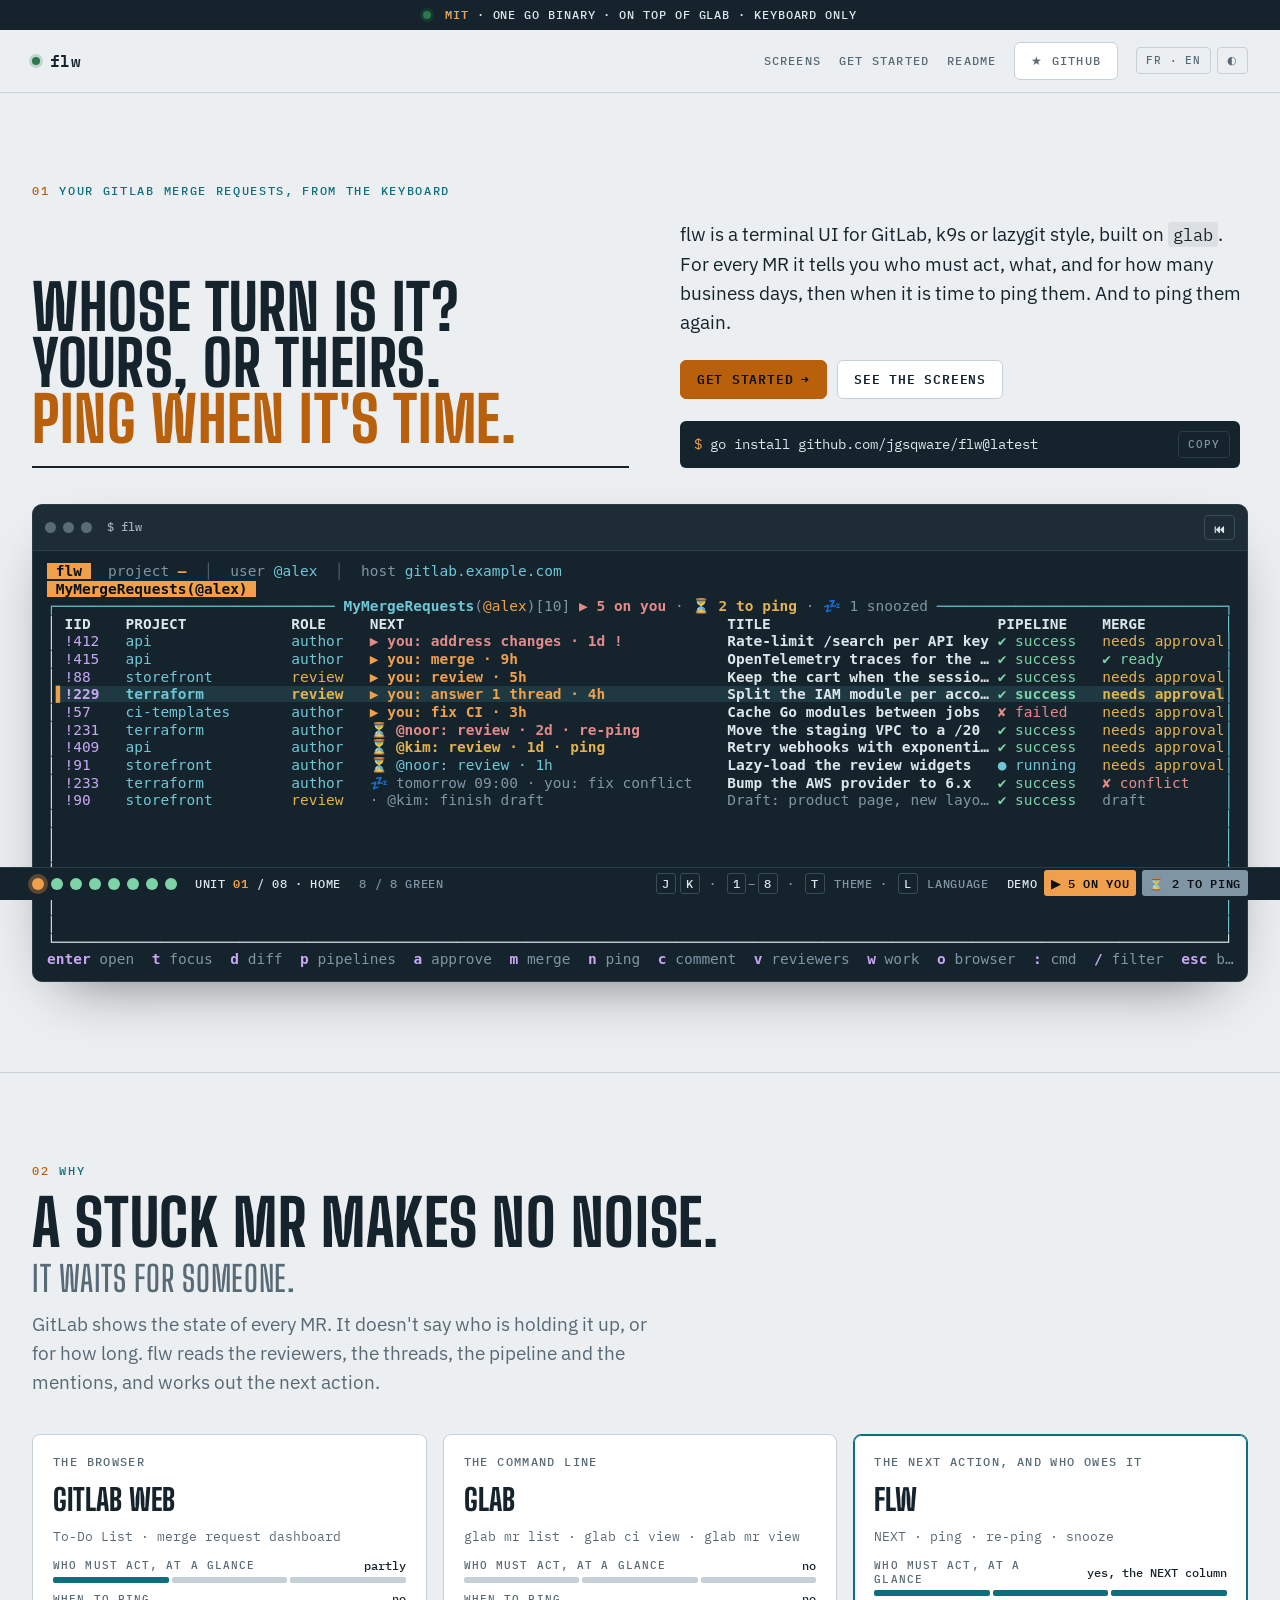
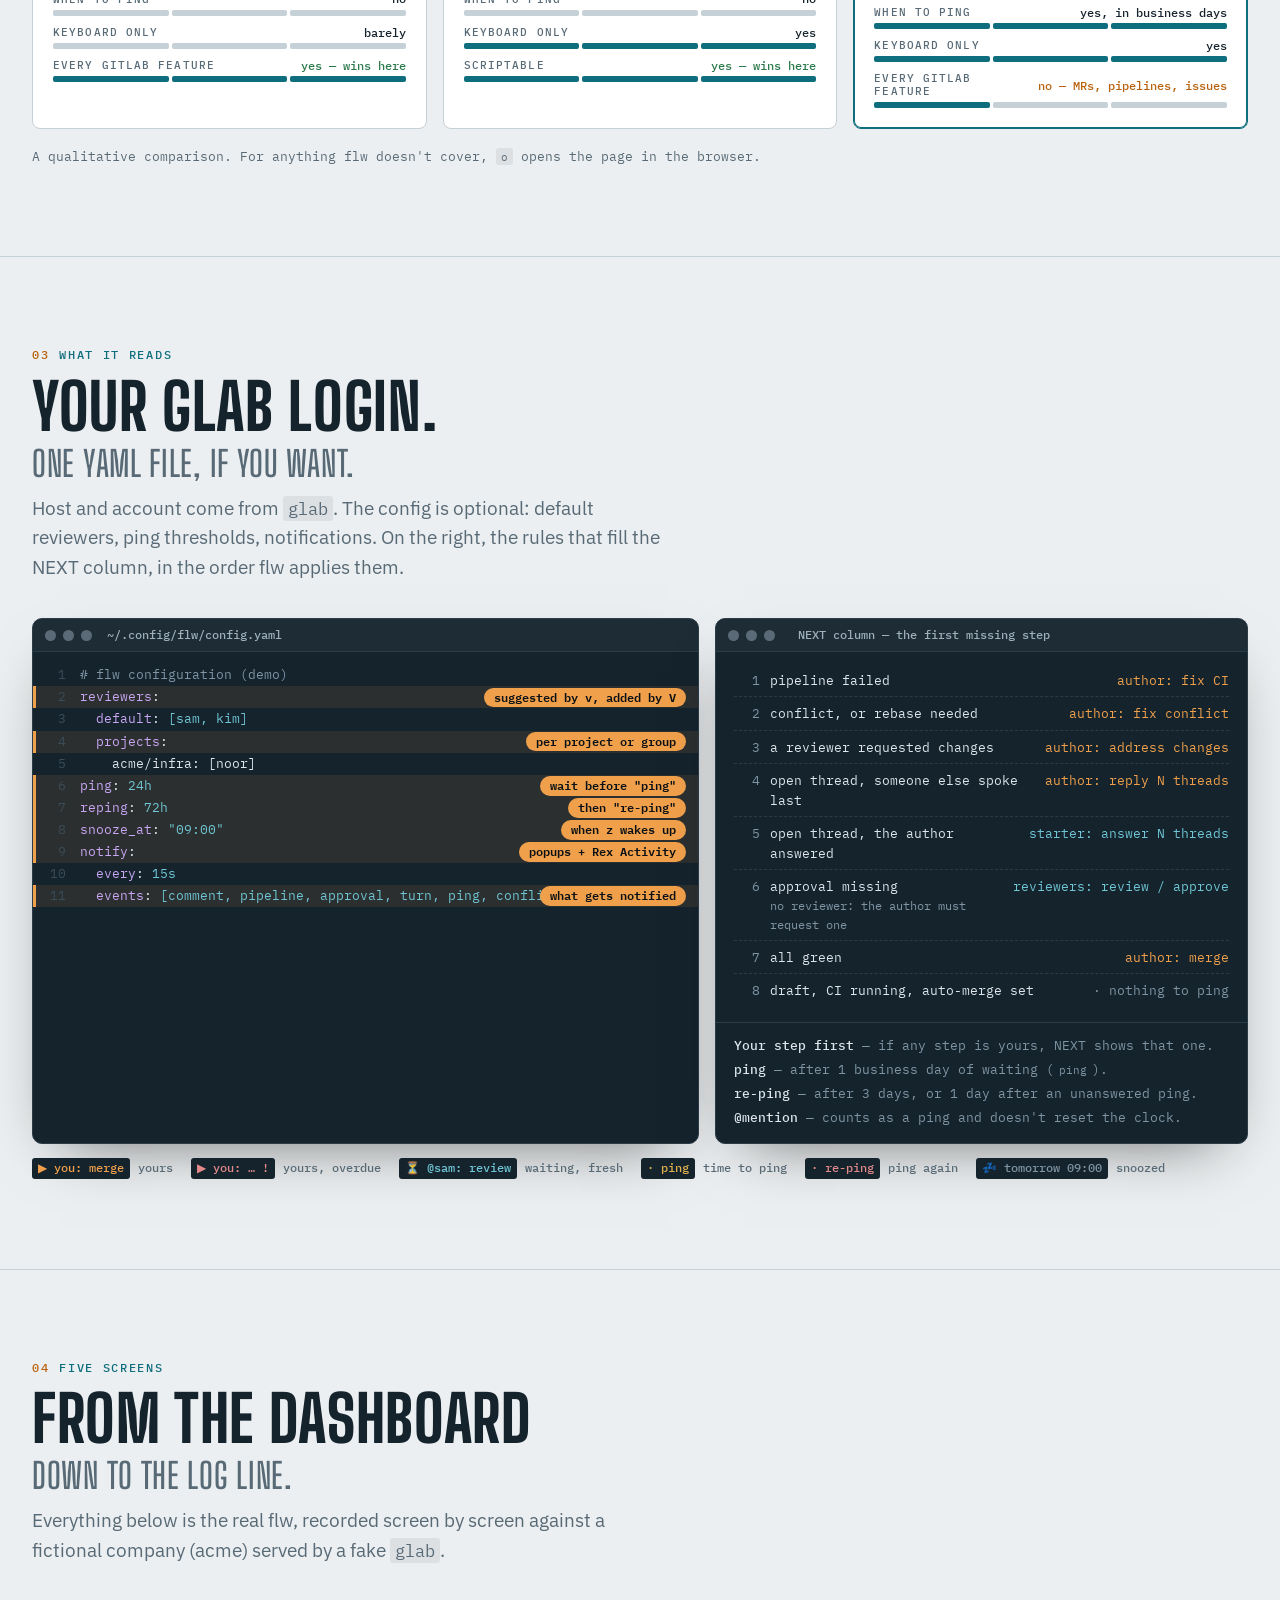
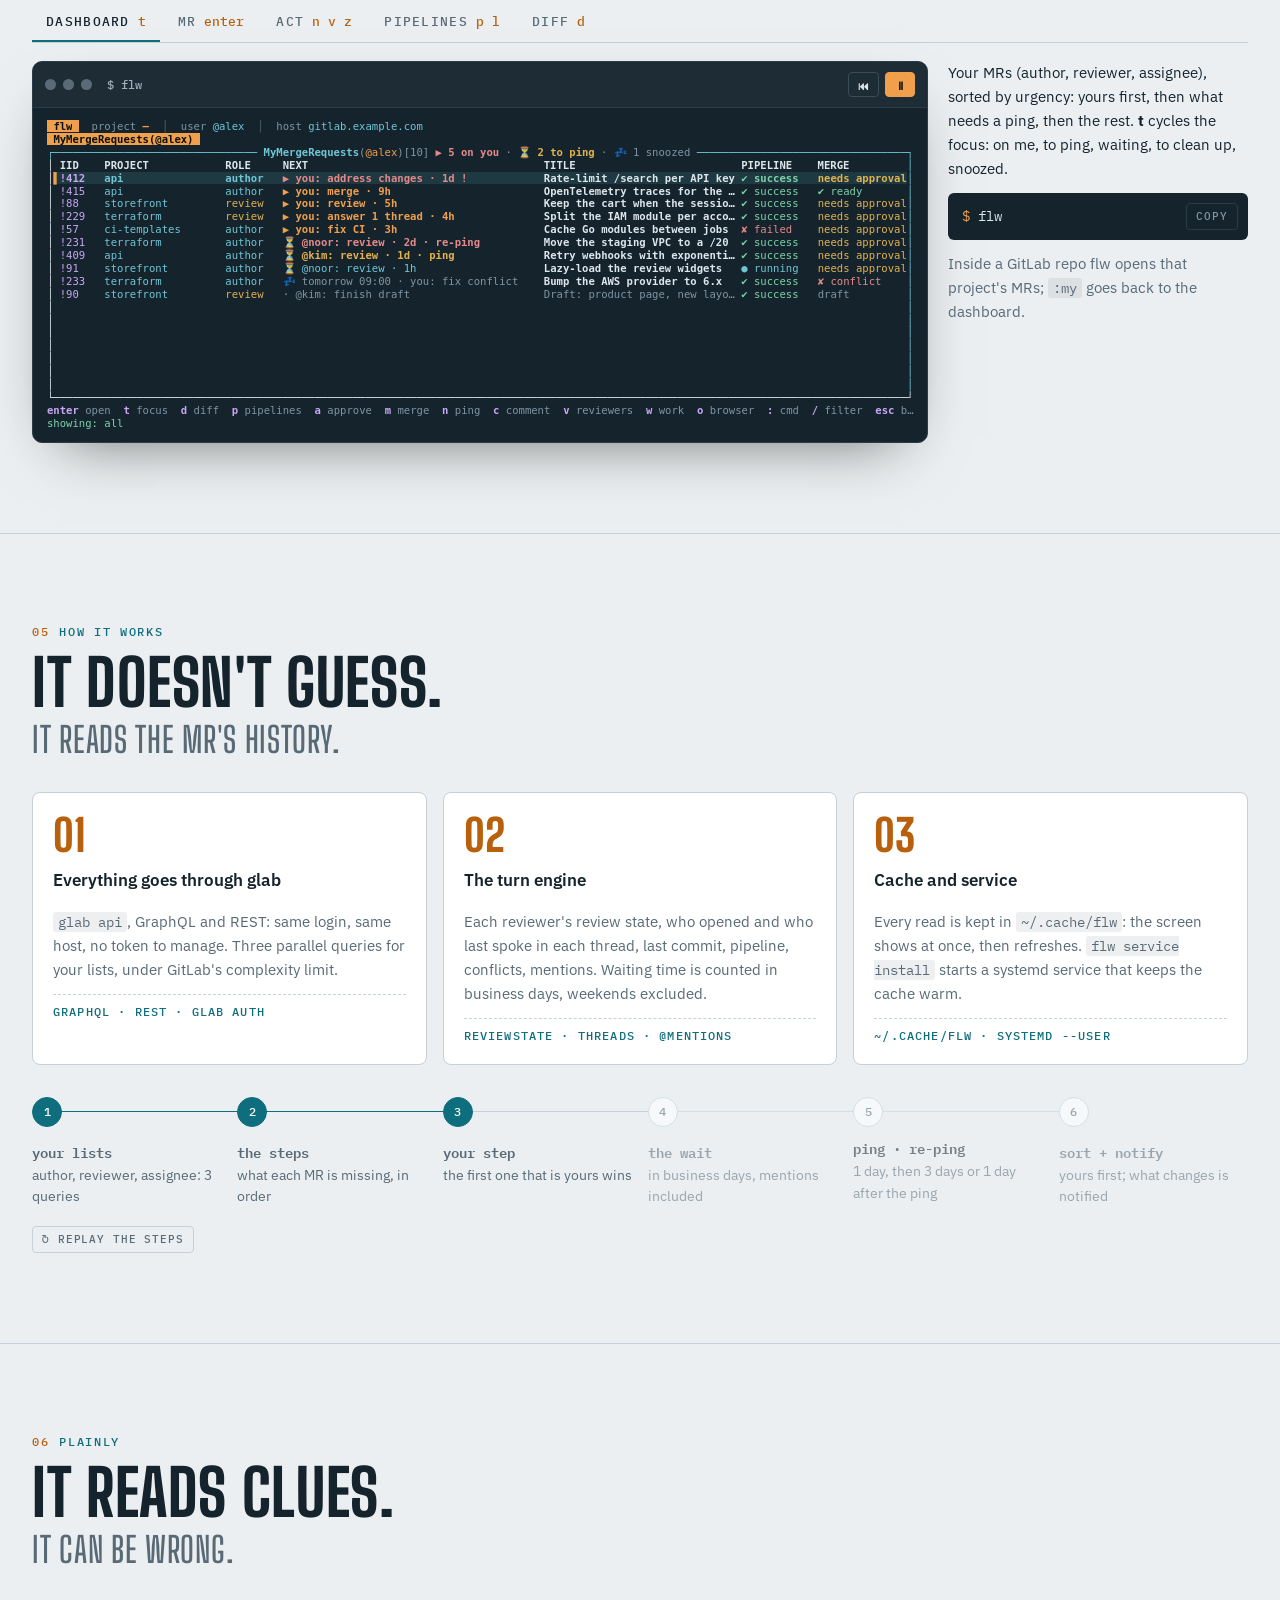
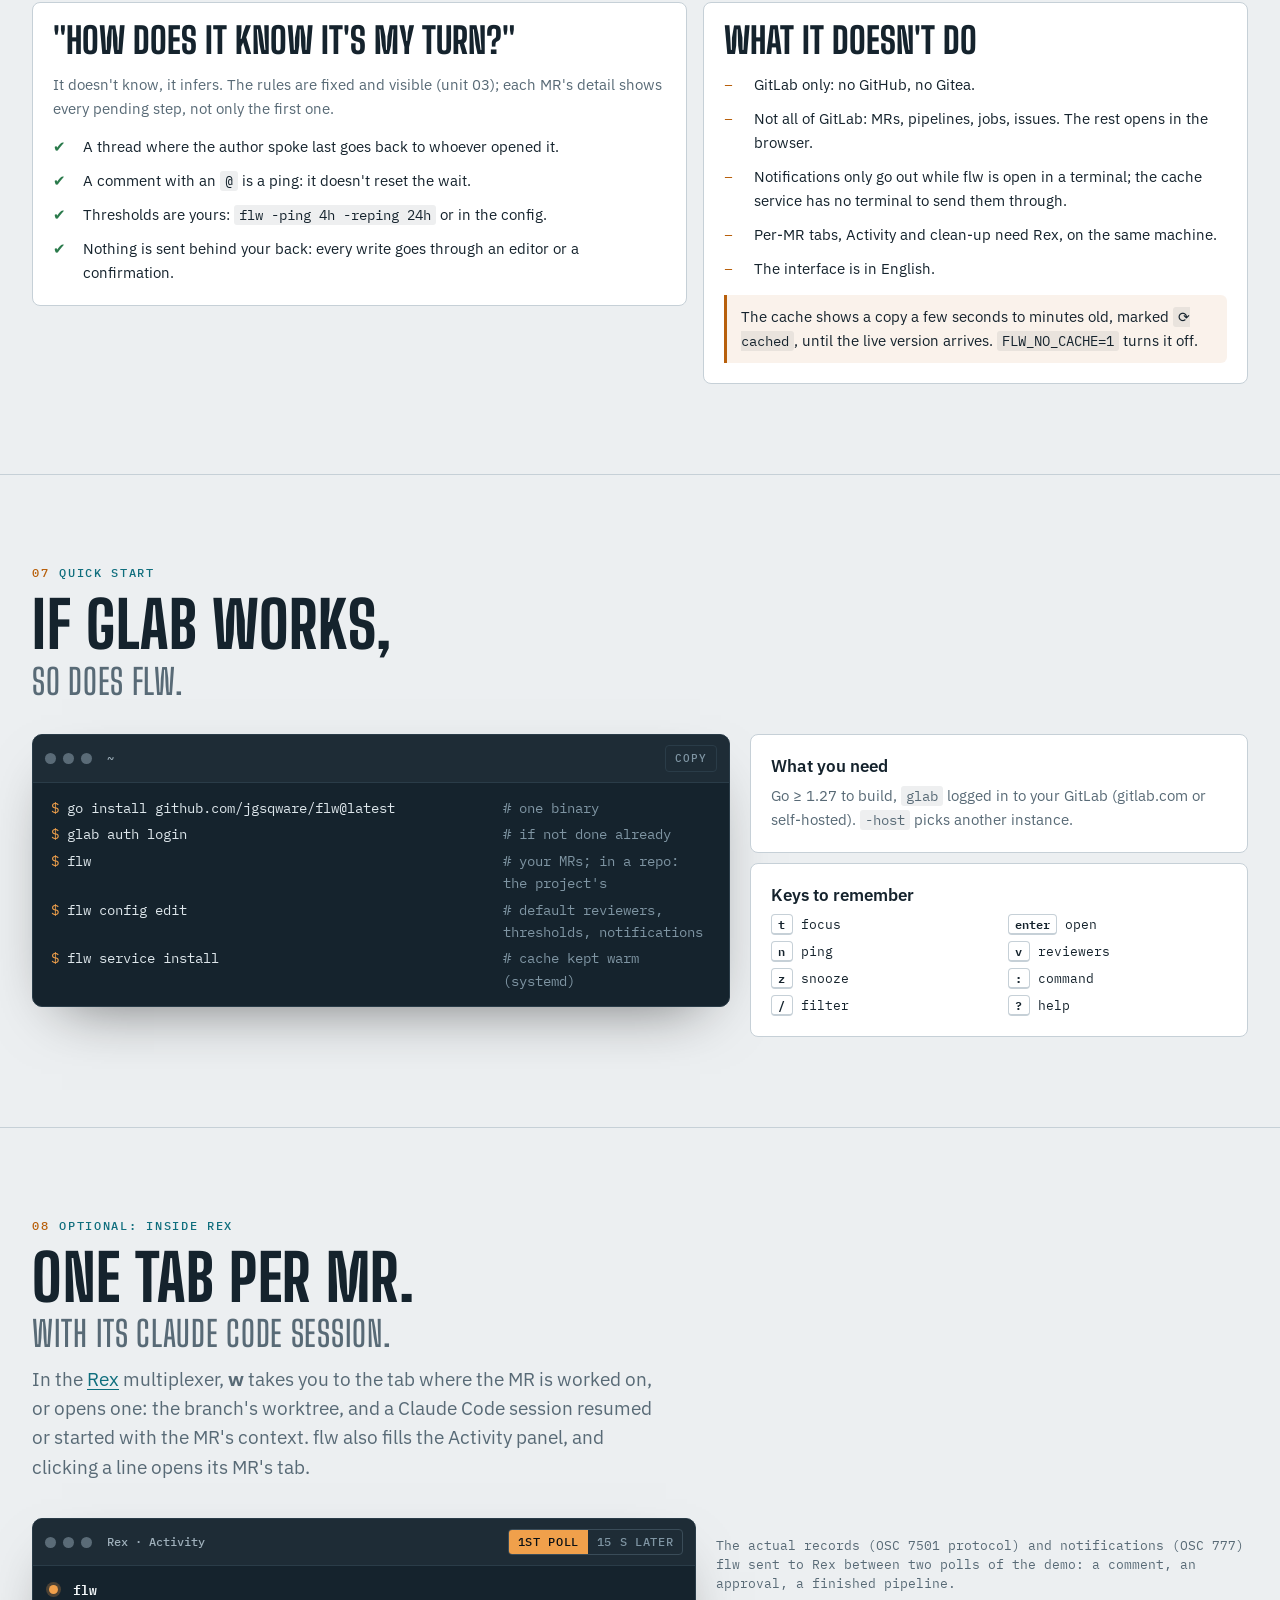
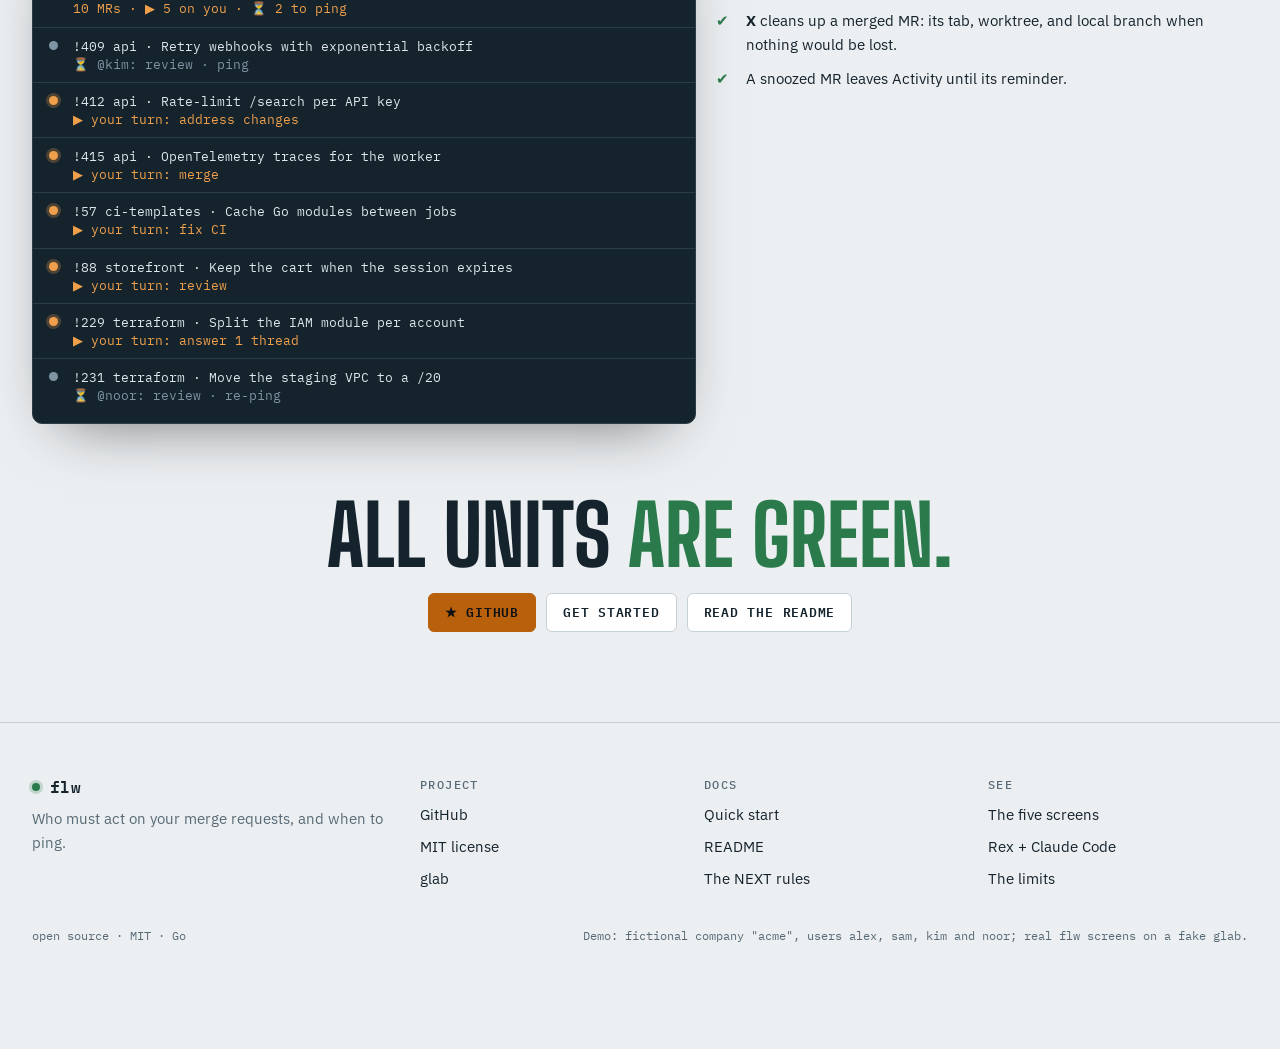
==== site/index.html @ f747ec4b "Add the project site and its generator site/ is a static page (no build step) in the rack-room desig" ====
<!doctype html>
<html lang="en" data-lang="en">
<head>
<meta charset="utf-8">
<meta name="viewport" content="width=device-width, initial-scale=1, viewport-fit=cover">
<title>flw — whose turn is it?</title>
<meta name="description" content="A keyboard-driven GitLab TUI on top of glab. For every merge request it tells you who must act, what, and for how long, and when it is time to ping them. MIT, one Go binary.">
<meta property="og:title" content="flw — whose turn is it on your merge requests?">
<meta property="og:description" content="A k9s-style terminal UI for GitLab merge requests: a NEXT column that says who must act, ping and re-ping hints in business time, pipelines and logs, Rex tabs with Claude Code sessions.">
<meta property="og:type" content="website">
<link rel="icon" href="data:image/svg+xml,%3Csvg xmlns='http://www.w3.org/2000/svg' viewBox='0 0 32 32'%3E%3Crect width='32' height='32' rx='7' fill='%2315232D'/%3E%3Cpath d='M10 9l9 7-9 7z' fill='%23F0A04B'/%3E%3C/svg%3E">
<link rel="preconnect" href="https://fonts.googleapis.com">
<link rel="preconnect" href="https://fonts.gstatic.com" crossorigin>
<link rel="stylesheet" href="https://fonts.googleapis.com/css2?family=Big+Shoulders+Display:wght@600;800&family=IBM+Plex+Mono:wght@400;500;600&family=IBM+Plex+Sans:wght@400;500;600&display=swap">
<script>
  // language and theme before the first paint
  (function () {
    var d = document.documentElement, lang = null, theme = null;
    try { lang = localStorage.getItem('flw.lang'); theme = localStorage.getItem('flw.theme'); } catch (e) {}
    if (!lang) lang = /^fr\b/i.test(navigator.language || '') ? 'fr' : 'en';
    d.dataset.lang = lang; d.lang = lang;
    if (theme) d.dataset.theme = theme;
  })();
</script>
<style>
/* Rack room : une baie de serveurs. Ardoise, sarcelle = technique, ambre = mise en avant. */
:root {
  --font-display: "Big Shoulders Display", "Oswald", "Arial Narrow", sans-serif;
  --font-body: "IBM Plex Sans", system-ui, -apple-system, "Segoe UI", sans-serif;
  --font-mono: "IBM Plex Mono", ui-monospace, "SFMono-Regular", Menlo, Consolas, monospace;
  /* les rendus terminal ont besoin d'une police qui a tous les traits de cadre */
  --font-term: ui-monospace, "SFMono-Regular", "SF Mono", Menlo, Consolas, "Cascadia Mono", "DejaVu Sans Mono", "Liberation Mono", "Adwaita Mono", monospace;
  --bg: #ECEFF1; --surface: #FFFFFF; --ink: #15232D; --muted: #586A76; --line: #C6D0D7;
  --teal: #0F6E7D; --amber: #B8600C; --ok: #2A7A4B; --warn: #9A6200; --bad: #B23A3A;
  --code-bg: #15232D; --code-fg: #DDE6EB; --code-dim: #7F95A3; --code-line: #2A3C48; --code-top: #1E2C36;
  /* couleurs du terminal (toujours sur fond sombre) */
  --t-teal: #6FC7D6; --t-amber: #F0A04B; --t-ok: #7DD3A8; --t-fail: #E58A8A; --t-violet: #C9A7F5; --t-warn: #E2B24E; --t-dim: #7F95A3; --t-black: #0A1015; --t-white: #F2F6F8;
  --radius: 8px;
  color-scheme: light;
}
@media (prefers-color-scheme: dark) {
  :root:not([data-theme="light"]) {
    --bg: #0E161C; --surface: #15212A; --ink: #E3EAEE; --muted: #8DA0AC; --line: #283944;
    --teal: #4DB4C4; --amber: #F0A04B; --ok: #5DC28C; --warn: #E2B24E; --bad: #E58A8A;
    --code-bg: #0A1015; --code-fg: #DDE6EB; --code-line: #1E2C36; --code-top: #15212A;
    color-scheme: dark;
  }
}
:root[data-theme="dark"] {
  --bg: #0E161C; --surface: #15212A; --ink: #E3EAEE; --muted: #8DA0AC; --line: #283944;
  --teal: #4DB4C4; --amber: #F0A04B; --ok: #5DC28C; --warn: #E2B24E; --bad: #E58A8A;
  --code-bg: #0A1015; --code-fg: #DDE6EB; --code-line: #1E2C36; --code-top: #15212A;
  color-scheme: dark;
}
:root[data-lang="fr"] [data-l="en"], :root[data-lang="en"] [data-l="fr"] { display: none !important; }

* { box-sizing: border-box; }
html { scroll-behavior: smooth; scroll-padding-top: 72px; }
body { margin: 0; background: var(--bg); color: var(--ink); font: 400 15px/1.6 var(--font-body); -webkit-font-smoothing: antialiased; padding-bottom: 64px; overflow-x: hidden; }
.wrap { max-width: 1320px; margin: 0 auto; padding: 0 32px; }
@media (max-width: 640px) { .wrap { padding: 0 16px; } body { font-size: 14.5px; } }
a { color: var(--teal); text-underline-offset: 3px; }
h1, h2 { font-family: var(--font-display); text-transform: uppercase; line-height: .95; margin: 0; letter-spacing: .01em; text-wrap: balance; }
h2 { font-weight: 800; font-size: clamp(34px, 5vw, 64px); }
h2 .dim { display: block; color: var(--muted); font-weight: 600; font-size: .55em; margin-top: .25em; letter-spacing: .02em; }
h3 { font: 600 17px/1.3 var(--font-body); margin: 0 0 .4em; }
p { margin: 0; }
code { font-family: var(--font-mono); font-size: .9em; background: color-mix(in srgb, var(--ink) 7%, transparent); padding: 1px 5px; border-radius: 3px; }
.eyebrow { font: 500 12px/1.3 var(--font-mono); text-transform: uppercase; letter-spacing: .14em; color: var(--teal); display: flex; gap: 10px; align-items: baseline; flex-wrap: wrap; }
.eyebrow .num { color: var(--amber); }
.muted { color: var(--muted); }
.lead { font-size: clamp(16px, 1.5vw, 19px); line-height: 1.55; max-width: 58ch; }
.card { background: var(--surface); border: 1px solid var(--line); border-radius: var(--radius); padding: 20px; min-width: 0; }

/* Boutons */
.btn { display: inline-flex; align-items: center; gap: 8px; font: 600 13px/1 var(--font-mono); letter-spacing: .06em; text-transform: uppercase; text-decoration: none; padding: 12px 16px; border-radius: 6px; border: 1px solid var(--line); background: var(--surface); color: var(--ink); cursor: pointer; white-space: nowrap; }
.btn:hover { border-color: var(--muted); }
.btn.primary { background: var(--amber); border-color: var(--amber); color: var(--t-black); }
.btn.primary:hover { filter: brightness(1.06); }
.btns { display: flex; flex-wrap: wrap; gap: 10px; }
.iconbtn { font: 500 11px/1 var(--font-mono); letter-spacing: .08em; text-transform: uppercase; color: var(--muted); background: none; border: 1px solid var(--line); border-radius: 4px; padding: 7px 9px; cursor: pointer; }
.iconbtn:hover, .iconbtn[aria-pressed="true"] { color: var(--ink); border-color: var(--muted); }

/* Bandeau et navigation */
.strip { background: var(--code-bg); color: var(--code-fg); font: 500 11.5px/1 var(--font-mono); letter-spacing: .08em; text-transform: uppercase; }
.strip .wrap { display: flex; gap: 14px; align-items: center; justify-content: center; padding-block: 9px; flex-wrap: wrap; text-align: center; }
.strip b { color: var(--t-amber); font-weight: 600; }
.led { display: inline-block; width: 8px; height: 8px; border-radius: 50%; background: var(--ok); box-shadow: 0 0 0 3px color-mix(in srgb, var(--ok) 22%, transparent); flex: none; }
nav.top { position: sticky; top: 0; z-index: 20; background: color-mix(in srgb, var(--bg) 92%, transparent); backdrop-filter: blur(8px); border-bottom: 1px solid var(--line); }
nav.top .wrap { display: flex; align-items: center; gap: 18px; padding-block: 12px; }
.brand { display: flex; align-items: center; gap: 10px; font: 600 16px/1 var(--font-mono); color: var(--ink); text-decoration: none; letter-spacing: .02em; }
nav.top .links { display: flex; gap: 18px; margin-left: auto; align-items: center; }
nav.top .links a { font: 500 12px/1 var(--font-mono); text-transform: uppercase; letter-spacing: .1em; color: var(--muted); text-decoration: none; }
nav.top .links a:hover { color: var(--ink); }
nav.top .tools { display: flex; gap: 6px; }
@media (max-width: 760px) { nav.top .links a.opt { display: none; } }

/* Unités (sections) */
section.unit { padding-block: clamp(64px, 10vh, 120px); border-bottom: 1px solid var(--line); scroll-margin-top: 64px; }
.unit-head { display: grid; gap: 14px; margin-bottom: clamp(28px, 4vh, 44px); max-width: 900px; }

/* Héros */
.hero { padding-block: clamp(48px, 9vh, 104px) clamp(56px, 9vh, 96px); }
.hero .grid { display: grid; grid-template-columns: minmax(0, .95fr) minmax(0, 1.15fr); gap: clamp(28px, 4vw, 64px); align-items: center; }
@media (max-width: 1020px) { .hero .grid { grid-template-columns: minmax(0, 1fr); } }
.hero h1 { font-weight: 800; font-size: clamp(44px, 4.9vw, 80px); line-height: .9; padding-bottom: 18px; border-bottom: 2px solid var(--ink); }
.hero h1 span.l { display: block; }
.hero h1 .acc { color: var(--amber); }
.hero .copy { display: grid; gap: 22px; min-width: 0; }
.cmdline { display: flex; align-items: center; gap: 10px; background: var(--code-bg); color: var(--code-fg); border-radius: 6px; padding: 10px 10px 10px 14px; font: 400 13.5px/1.4 var(--font-mono); min-width: 0; max-width: 560px; }
.cmdline code { background: none; padding: 0; font-size: inherit; color: inherit; overflow-x: auto; white-space: nowrap; flex: 1; min-width: 0; }
.cmdline .p { color: var(--t-amber); }
.copybtn { font: 500 11px/1 var(--font-mono); text-transform: uppercase; letter-spacing: .08em; color: var(--t-dim); background: transparent; border: 1px solid var(--code-line); border-radius: 4px; padding: 7px 9px; cursor: pointer; flex: none; }
.copybtn:hover { color: var(--code-fg); border-color: var(--t-dim); }
.copybtn.done { color: var(--t-ok); border-color: var(--t-ok); }

/* Fenêtre de terminal + rendu ANSI */
.term { background: var(--code-bg); color: var(--code-fg); border-radius: 10px; overflow: hidden; border: 1px solid var(--code-line); box-shadow: 0 24px 60px -30px rgba(0,0,0,.6); min-width: 0; }
.term-top { display: flex; gap: 7px; align-items: center; padding: 10px 12px; background: var(--code-top); border-bottom: 1px solid var(--code-line); }
.term-top i { width: 11px; height: 11px; border-radius: 50%; background: #5A6B77; flex: none; }
.term-top span { margin-left: 8px; font: 500 12px/1 var(--font-mono); color: #9FB0BB; flex: 1; min-width: 0; overflow: hidden; text-overflow: ellipsis; white-space: nowrap; }
.term-top .ctl { margin-left: auto; display: flex; gap: 6px; flex: none; }
.screen { padding: 12px 14px; overflow-x: auto; overflow-y: hidden; }
pre.ansi { margin: 0; font-family: var(--font-term); line-height: 1.22; white-space: pre; color: var(--code-fg); font-size: 11px; }
pre.ansi .t { color: var(--t-teal); } pre.ansi .a { color: var(--t-amber); } pre.ansi .g { color: var(--t-ok); } pre.ansi .r { color: var(--t-fail); }
pre.ansi .v { color: var(--t-violet); } pre.ansi .d { color: var(--t-dim); } pre.ansi .y { color: var(--t-warn); } pre.ansi .k { color: var(--t-black); } pre.ansi .w { color: var(--t-white); }
pre.ansi .Bt { background: var(--t-teal); } pre.ansi .Ba { background: var(--t-amber); } pre.ansi .Bg { background: var(--t-ok); } pre.ansi .Br { background: var(--t-fail); } pre.ansi .Bv { background: var(--t-violet); } pre.ansi .Bd { background: var(--t-dim); }
pre.ansi .b { font-weight: 700; } pre.ansi .i { font-style: italic; }
.tbtn { font: 600 11px/1 var(--font-mono); color: var(--code-fg); background: transparent; border: 1px solid #3A4C58; border-radius: 4px; padding: 6px 9px; cursor: pointer; min-width: 30px; }
.tbtn:hover { border-color: var(--t-dim); }
.tbtn.main { background: var(--t-amber); border-color: var(--t-amber); color: var(--t-black); }

/* 02 — comparaison */
.compare { display: grid; grid-template-columns: repeat(3, minmax(0, 1fr)); gap: 16px; }
@media (max-width: 900px) { .compare { grid-template-columns: minmax(0, 1fr); } }
.compare .card { display: grid; gap: 14px; align-content: start; }
.compare .card.us { border-color: var(--teal); box-shadow: 0 0 0 1px var(--teal) inset; }
.compare .kind { font: 500 11.5px/1.3 var(--font-mono); text-transform: uppercase; letter-spacing: .12em; color: var(--muted); }
.compare h3 { font: 800 30px/1 var(--font-display); text-transform: uppercase; margin: 0; }
.compare .ex { font: 400 12.5px/1.4 var(--font-mono); color: var(--muted); }
.meters { display: grid; gap: 10px; margin: 0; }
.meter { display: grid; grid-template-columns: minmax(0, 1fr) auto; gap: 4px 12px; align-items: center; }
.meter dt { font: 500 11px/1.2 var(--font-mono); text-transform: uppercase; letter-spacing: .1em; color: var(--muted); }
.meter dd { margin: 0; font: 500 11.5px/1 var(--font-mono); text-align: right; }
.meter .bar { grid-column: 1 / -1; display: grid; grid-template-columns: repeat(3, 1fr); gap: 3px; }
.meter .bar i { height: 6px; border-radius: 2px; background: var(--line); }
.meter[data-v="1"] .bar i:nth-child(-n+1), .meter[data-v="2"] .bar i:nth-child(-n+2), .meter[data-v="3"] .bar i { background: var(--teal); }
.meter.win dd { color: var(--ok); }
.meter.lose dd { color: var(--amber); }
.note { font: 400 12.5px/1.5 var(--font-mono); color: var(--muted); margin-top: 18px; }

/* 03 — fichiers */
.files { display: grid; grid-template-columns: minmax(0, 1.25fr) minmax(0, 1fr); gap: 16px; }
@media (max-width: 1020px) { .files { grid-template-columns: minmax(0, 1fr); } }
.code { margin: 0; font: 400 13px/1.7 var(--font-mono); padding: 12px 0; overflow-x: auto; max-height: 560px; overflow-y: auto; }
.code .ln { display: grid; grid-template-columns: 44px minmax(0, 1fr) auto; align-items: center; padding-right: 12px; border-left: 3px solid transparent; transition: background .2s; }
.code .ln > b { font-weight: 400; color: #3A4C58; text-align: right; padding-right: 14px; user-select: none; }
.code .ln > span { white-space: pre; }
.code .ln.mark { background: color-mix(in srgb, var(--t-amber) 10%, transparent); border-left-color: var(--t-amber); }
.code .ln.mark.hot { background: color-mix(in srgb, var(--t-amber) 24%, transparent); }
.code .tag { font: 600 11.5px/1 var(--font-mono); background: var(--t-amber); color: var(--t-black); border-radius: 999px; padding: 4px 10px; white-space: nowrap; margin-left: 10px; }
.code .h { color: var(--t-amber); } .code .c { color: var(--t-dim); } .code .k { color: var(--t-violet); } .code .s { color: var(--t-teal); } .code .em { color: var(--t-teal); font-weight: 600; } .code .cd { color: var(--t-amber); }

/* 04 — sorties : onglets */
.tabs { display: flex; gap: 4px; border-bottom: 1px solid var(--line); margin-bottom: 18px; overflow-x: auto; }
.tabs button { font: 500 13px/1 var(--font-mono); text-transform: uppercase; letter-spacing: .1em; color: var(--muted); background: none; border: 0; border-bottom: 2px solid transparent; padding: 14px 14px 12px; cursor: pointer; white-space: nowrap; display: flex; gap: 8px; align-items: center; }
.tabs button .ext { color: var(--amber); text-transform: none; letter-spacing: 0; }
.tabs button[aria-selected="true"] { color: var(--ink); border-color: var(--teal); }
.tabpanel[hidden] { display: none; }
.panel-grid { display: grid; grid-template-columns: minmax(0, 1fr) 300px; gap: 20px; align-items: start; }
@media (max-width: 1020px) { .panel-grid { grid-template-columns: minmax(0, 1fr); } }
.side { display: grid; gap: 12px; }
.side .cmdline { max-width: none; }
.frame { border: 1px solid var(--line); border-radius: 10px; overflow: hidden; background: var(--surface); }
.frame .bar { display: flex; gap: 10px; align-items: center; padding: 9px 12px; border-bottom: 1px solid var(--line); font: 400 12px/1 var(--font-mono); color: var(--muted); }
.frame .bar .url { flex: 1; min-width: 0; background: var(--bg); border-radius: 999px; padding: 6px 12px; overflow: hidden; text-overflow: ellipsis; white-space: nowrap; }
.frame iframe { display: block; width: 100%; height: min(72vh, 640px); border: 0; background: var(--bg); }
.slidepos { font: 500 11.5px/1 var(--font-mono); color: var(--t-dim); }

/* 05 — comment ça marche */
.how { display: grid; grid-template-columns: repeat(3, minmax(0, 1fr)); gap: 16px; }
@media (max-width: 900px) { .how { grid-template-columns: minmax(0, 1fr); } }
.how .card { display: grid; gap: 12px; align-content: start; }
.how .n { font: 800 44px/1 var(--font-display); color: var(--amber); }
.how .wire { font: 500 11.5px/1.3 var(--font-mono); color: var(--teal); text-transform: uppercase; letter-spacing: .1em; border-top: 1px dashed var(--line); padding-top: 10px; }
ol.pipe { --n: 5; list-style: none; margin: 32px 0 0; padding: 0; display: grid; grid-template-columns: repeat(var(--n), minmax(0, 1fr)); gap: 16px; counter-reset: step; }
ol.pipe > li { counter-increment: step; position: relative; padding-top: 42px; opacity: .55; transition: opacity .3s; }
ol.pipe > li.lit { opacity: 1; }
ol.pipe > li::before { content: counter(step); position: absolute; top: 0; left: 0; width: 28px; height: 28px; border-radius: 50%; display: grid; place-items: center; font: 500 12px/1 var(--font-mono); border: 1px solid var(--line); background: var(--surface); color: var(--muted); transition: background .3s, color .3s, border-color .3s; z-index: 1; }
ol.pipe > li::after { content: ""; position: absolute; top: 14px; left: 28px; right: -16px; height: 1px; background: var(--line); }
ol.pipe > li:last-child::after { display: none; }
ol.pipe > li.lit::before { background: var(--teal); border-color: var(--teal); color: var(--surface); }
ol.pipe > li.lit:has(+ li.lit)::after { background: var(--teal); }
ol.pipe b { display: block; font: 600 14px/1.3 var(--font-mono); }
ol.pipe span { display: block; font-size: 13.5px; color: var(--muted); margin-top: 4px; }
@media (max-width: 860px) {
  ol.pipe { grid-template-columns: minmax(0, 1fr); }
  ol.pipe > li { padding: 0 0 0 44px; }
  ol.pipe > li::after { top: 28px; left: 14px; right: auto; width: 1px; height: calc(100% - 12px); }
}

/* 06 — honnête */
.honest { display: grid; grid-template-columns: minmax(0, 1.2fr) minmax(0, 1fr); gap: 16px; align-items: start; }
@media (max-width: 1020px) { .honest { grid-template-columns: minmax(0, 1fr); } }
.qa { display: grid; gap: 14px; }
.qa .q { font: 800 clamp(26px, 3vw, 36px)/1 var(--font-display); text-transform: uppercase; }
.checks { list-style: none; margin: 0; padding: 0; display: grid; gap: 10px; }
.checks li { display: grid; grid-template-columns: 22px minmax(0, 1fr); gap: 8px; }
.checks li::before { content: "✔"; color: var(--ok); font-family: var(--font-mono); }
.checks.no li::before { content: "–"; color: var(--amber); }
.callout { border-left: 3px solid var(--amber); padding: 10px 14px; background: color-mix(in srgb, var(--amber) 8%, transparent); border-radius: 0 6px 6px 0; }
.replaybar { overflow-x: auto; border-radius: 6px; background: var(--code-bg); padding: 10px 12px; }

/* 07 — démarrer */
.qs { display: grid; grid-template-columns: minmax(0, 1.4fr) minmax(0, 1fr); gap: 20px; align-items: start; }
@media (max-width: 1020px) { .qs { grid-template-columns: minmax(0, 1fr); } }
.qsl { padding: 14px 18px; display: grid; gap: 4px; font: 400 14px/1.6 var(--font-mono); color: var(--code-fg); }
.qsl > div { display: grid; grid-template-columns: 31em minmax(0, 1fr); gap: 4px 18px; }
.qsl > div > span:first-child { white-space: nowrap; }
.qsl .p { color: var(--t-amber); } .qsl .c { color: var(--t-dim); }
@media (max-width: 760px) { .qsl > div { grid-template-columns: minmax(0, 1fr); margin-bottom: 8px; } }
.req { display: grid; gap: 10px; }

/* 08 — Claude Code */
.cc { display: grid; grid-template-columns: minmax(0, 1fr) minmax(0, 1fr); gap: 20px; align-items: start; }
@media (max-width: 1020px) { .cc { grid-template-columns: minmax(0, 1fr); } }
.ccout { padding: 18px 20px; font: 400 13.5px/1.75 var(--font-mono); color: var(--code-fg); overflow-x: auto; }
.ccout .hdr { display: inline-block; border: 1.5px solid #D97757; border-radius: 6px; padding: 6px 14px; margin-bottom: 12px; }
.ccout .star { color: #D97757; }
.ccout .prompt { background: #1A2731; border-radius: 4px; padding: 6px 10px; margin-bottom: 10px; white-space: nowrap; }
.ccout .sl { color: #D97757; font-weight: 600; }
.ccout .tool { white-space: nowrap; } .ccout .tool .dot { color: var(--t-ok); } .ccout .tool b { font-weight: 600; }
.ccout .res { color: var(--t-dim); padding-left: 22px; white-space: nowrap; }
.ccout .okl { color: var(--t-ok); padding-left: 22px; white-space: nowrap; }
.ccout .okl span { color: var(--code-fg); }
video { width: 100%; border-radius: 10px; border: 1px solid var(--line); display: block; background: var(--code-bg); }
.clear { margin-top: clamp(48px, 8vh, 88px); text-align: center; display: grid; gap: 18px; justify-items: center; }
.clear .big { font: 800 clamp(40px, 6.5vw, 96px)/.95 var(--font-display); text-transform: uppercase; }
.clear .big .acc { color: var(--ok); }

/* Pied */
footer { padding-block: 56px 40px; }
footer .grid { display: grid; grid-template-columns: minmax(0, 1.4fr) repeat(3, minmax(0, 1fr)); gap: 24px; }
@media (max-width: 860px) { footer .grid { grid-template-columns: repeat(2, minmax(0, 1fr)); } }
footer h4 { font: 500 11.5px/1 var(--font-mono); text-transform: uppercase; letter-spacing: .12em; color: var(--muted); margin: 0 0 12px; }
footer ul { list-style: none; margin: 0; padding: 0; display: grid; gap: 8px; }
footer a { color: var(--ink); text-decoration: none; }
footer a:hover { color: var(--teal); }
footer .fine { margin-top: 36px; font: 400 12px/1.5 var(--font-mono); color: var(--muted); display: flex; gap: 16px; flex-wrap: wrap; justify-content: space-between; }

/* Bandeau bas : rangée de LED de la baie */
.hud { position: fixed; left: 0; right: 0; bottom: 0; z-index: 30; background: var(--code-bg); color: var(--code-fg); border-top: 1px solid var(--code-line); font: 500 11.5px/1 var(--font-mono); letter-spacing: .06em; text-transform: uppercase; }
.hud .wrap { display: flex; align-items: center; gap: 18px; padding-block: 10px; max-width: none; }
.hud .leds { display: flex; gap: 7px; }
.hud .leds button { width: 12px; height: 12px; border-radius: 50%; border: 0; padding: 0; background: #283944; cursor: pointer; }
.hud .leds button.seen { background: var(--t-ok); }
.hud .leds button.cur { background: var(--t-amber); box-shadow: 0 0 0 4px color-mix(in srgb, var(--t-amber) 30%, transparent); }
.hud .unitname { white-space: nowrap; }
.hud .unitname b { color: var(--t-amber); font-weight: 600; }
.hud .keys { color: var(--t-dim); margin-left: auto; white-space: nowrap; }
.hud .keys kbd { font: inherit; color: var(--code-fg); border: 1px solid #3A4C58; border-radius: 3px; padding: 2px 5px; margin: 0 2px; }
.hud .run { white-space: nowrap; }
.hud .run .st { padding: 3px 7px; border-radius: 3px; color: var(--t-black); font-weight: 600; background: var(--t-amber); margin-left: 6px; }
.hud .run .st.okst { background: var(--t-ok); }
.hud .count { color: var(--t-dim); white-space: nowrap; }
@media (max-width: 980px) { .hud .keys { display: none; } .hud .run { margin-left: auto; } }
@media (max-width: 560px) { .hud .count, .hud .unitname span { display: none; } .hud .wrap { gap: 12px; } }

:focus-visible { outline: 2px solid var(--teal); outline-offset: 2px; }
@media (prefers-reduced-motion: reduce) { html { scroll-behavior: auto; } * { transition: none !important; animation: none !important; } }

/* ---- flw additions ---- */
/* hero: copy on top in two columns, the TUI full width below (it is 136 columns wide) */
.hero .grid { grid-template-columns: minmax(0, 1fr); gap: clamp(28px, 4vh, 44px); }
.hero .copy { grid-template-columns: minmax(0, 1.05fr) minmax(0, 1fr); column-gap: clamp(28px, 4vw, 64px); align-items: end; }
.hero .copy .eyebrow, .hero .copy h1 { grid-column: 1; }
.hero .copy h1 { grid-row: 2 / span 3; align-self: end; }
.hero .copy .lead, .hero .copy .btns, .hero .copy .cmdline { grid-column: 2; }
@media (max-width: 1020px) { .hero .copy { grid-template-columns: minmax(0, 1fr); } .hero .copy > * { grid-column: 1 !important; grid-row: auto !important; } }
pre.ansi .w2 { display: inline-block; width: 2ch; text-align: center; overflow: hidden; vertical-align: top; }
.hero .copy .lead { grid-row: 2; } .hero .copy .btns { grid-row: 3; } .hero .copy .cmdline { grid-row: 4; }
.screen { scrollbar-width: thin; scrollbar-color: #3A4C58 transparent; }
@media (max-width: 560px) { .hud .run { display: none; } }
pre.ansi .d2 { color: #4F6370; }
pre.ansi .Bs { background: #1E3942; }
pre.ansi .Bt { color: var(--t-black); }
.hud .run .st.idle { background: var(--t-dim); }
.rules { list-style: none; margin: 0; padding: 14px 18px 16px; display: grid; gap: 2px; font: 400 13px/1.55 var(--font-mono); color: var(--code-fg); counter-reset: r; }
.rules li { counter-increment: r; display: grid; grid-template-columns: 26px minmax(0, 1fr) auto; gap: 10px; align-items: baseline; padding: 5px 0; border-bottom: 1px dashed var(--code-line); }
.rules li:last-child { border-bottom: 0; }
.rules li::before { content: counter(r); color: var(--t-dim); text-align: right; }
.rules .who { color: var(--t-amber); white-space: nowrap; }
.rules .who.them { color: var(--t-teal); }
.rules .who.none { color: var(--t-dim); }
.rules small { display: block; color: var(--t-dim); font-size: 12px; }
.rulefoot { padding: 12px 18px 16px; border-top: 1px solid var(--code-line); font: 400 12.5px/1.6 var(--font-mono); color: var(--t-dim); display: grid; gap: 4px; }
.rulefoot b { color: var(--code-fg); font-weight: 500; }
.legend { display: flex; flex-wrap: wrap; gap: 8px 18px; margin-top: 14px; font: 500 12px/1.4 var(--font-mono); color: var(--muted); }
.legend span { display: inline-flex; gap: 8px; align-items: center; }
.legend i { font-style: normal; padding: 2px 6px; border-radius: 3px; background: var(--code-bg); }
.legend .a { color: var(--t-amber); } .legend .r { color: var(--t-fail); } .legend .t { color: var(--t-teal); } .legend .y { color: var(--t-warn); } .legend .d { color: var(--t-dim); }
/* 08 — Rex Activity panel and notifications (from real records) */
.rexgrid { display: grid; grid-template-columns: minmax(0, 1.25fr) minmax(0, 1fr); gap: 20px; align-items: start; }
@media (max-width: 1020px) { .rexgrid { grid-template-columns: minmax(0, 1fr); } }
.activity { padding: 6px 0 10px; }
.activity .row { display: grid; grid-template-columns: 14px minmax(0, 1fr); gap: 10px; padding: 9px 16px; border-bottom: 1px solid var(--code-line); font: 400 12.5px/1.45 var(--font-mono); }
.activity .row:last-child { border-bottom: 0; }
.activity .dot { width: 9px; height: 9px; border-radius: 50%; margin-top: 4px; background: var(--t-dim); }
.activity .blocked .dot { background: var(--t-amber); box-shadow: 0 0 0 3px color-mix(in srgb, var(--t-amber) 25%, transparent); }
.activity .done .dot { background: var(--t-ok); }
.activity .error .dot { background: var(--t-fail); }
.activity .ttl { color: var(--code-fg); overflow: hidden; text-overflow: ellipsis; white-space: nowrap; }
.activity .msg { color: var(--t-dim); }
.activity .blocked .msg { color: var(--t-amber); }
.activity .done .msg { color: var(--t-ok); }
.activity .root .ttl { color: var(--t-white); font-weight: 600; }
.activity .row.new { background: color-mix(in srgb, var(--t-ok) 9%, transparent); }
.seg { display: inline-flex; border: 1px solid #3A4C58; border-radius: 4px; overflow: hidden; }
.seg button { font: 500 11px/1 var(--font-mono); text-transform: uppercase; letter-spacing: .06em; color: var(--t-dim); background: none; border: 0; padding: 6px 9px; cursor: pointer; }
.seg button[aria-pressed="true"] { background: var(--t-amber); color: var(--t-black); }
.term-top .seg span { color: inherit; margin: 0; flex: none; overflow: visible; }
.toasts { display: grid; gap: 10px; }
.toast { display: grid; grid-template-columns: 34px minmax(0, 1fr); gap: 12px; align-items: center; background: var(--surface); border: 1px solid var(--line); border-radius: 12px; padding: 12px 14px; box-shadow: 0 10px 30px -18px rgba(0,0,0,.45); opacity: 0; transform: translateY(8px); transition: opacity .35s, transform .35s; }
.toast.on { opacity: 1; transform: none; }
.toast .ico { width: 34px; height: 34px; border-radius: 8px; background: var(--code-bg); display: grid; place-items: center; color: var(--t-amber); font: 600 15px/1 var(--font-mono); }
.toast b { display: block; font: 600 13px/1.3 var(--font-body); }
.toast span { display: block; font-size: 13px; color: var(--muted); overflow-wrap: anywhere; }
.keysgrid { display: grid; grid-template-columns: repeat(2, minmax(0, 1fr)); gap: 6px 18px; font: 400 13px/1.5 var(--font-mono); }
.keysgrid kbd { font: 600 12px/1 var(--font-mono); border: 1px solid var(--line); border-bottom-width: 2px; border-radius: 4px; padding: 3px 6px; margin-right: 8px; background: var(--surface); display: inline-block; min-width: 22px; text-align: center; }
@media (max-width: 560px) { .keysgrid { grid-template-columns: minmax(0, 1fr); } }
</style>
</head>
<body>

<div class="strip"><div class="wrap">
  <span class="led" aria-hidden="true"></span>
  <span><b>MIT</b> · <span data-l="fr">un seul binaire Go</span><span data-l="en">one Go binary</span> · <span data-l="fr">sur glab</span><span data-l="en">on top of glab</span> · <span data-l="fr">100 % clavier</span><span data-l="en">keyboard only</span></span>
</div></div>

<nav class="top" aria-label="Navigation">
  <div class="wrap">
    <a class="brand" href="#u1"><span class="led" aria-hidden="true"></span>flw</a>
    <div class="links">
      <a class="opt" href="#u4"><span data-l="fr">écrans</span><span data-l="en">screens</span></a>
      <a class="opt" href="#u7"><span data-l="fr">démarrer</span><span data-l="en">get started</span></a>
      <a class="opt" href="https://github.com/jgsqware/flw#readme">README</a>
      <a class="btn" href="https://github.com/jgsqware/flw">★ GitHub</a>
      <div class="tools">
        <button class="iconbtn" id="langBtn" type="button" aria-label="Language / langue">FR · EN</button>
        <button class="iconbtn" id="themeBtn" type="button" aria-label="Light / dark theme">◐</button>
      </div>
    </div>
  </div>
</nav>

<main>
<!-- 01 — hero -->
<section class="unit hero" id="u1" data-name-fr="accueil" data-name-en="home">
  <div class="wrap grid">
    <div class="copy">
      <div class="eyebrow"><span class="num">01</span><span data-l="fr">vos merge requests GitLab, au clavier</span><span data-l="en">your GitLab merge requests, from the keyboard</span></div>
      <h1>
        <span data-l="fr"><span class="l">À qui la balle&nbsp;?</span><span class="l">À toi, ou à eux.</span><span class="l acc">Relance au bon moment.</span></span>
        <span data-l="en"><span class="l">Whose turn is it?</span><span class="l">Yours, or theirs.</span><span class="l acc">Ping when it's time.</span></span>
      </h1>
      <p class="lead">
        <span data-l="fr">flw est une interface terminal pour GitLab, façon k9s ou lazygit, construite sur <code>glab</code>. Pour chaque MR, elle dit qui doit agir, quoi, et depuis combien de jours ouvrés, puis quand il est temps de relancer. Et une deuxième fois.</span>
        <span data-l="en">flw is a terminal UI for GitLab, k9s or lazygit style, built on <code>glab</code>. For every MR it tells you who must act, what, and for how many business days, then when it is time to ping them. And to ping them again.</span>
      </p>
      <div class="btns">
        <a class="btn primary" href="#u7"><span data-l="fr">Démarrer</span><span data-l="en">Get started</span> →</a>
        <a class="btn" href="#u4"><span data-l="fr">Voir les écrans</span><span data-l="en">See the screens</span></a>
      </div>
      <div class="cmdline"><code><span class="p">$ </span>go install github.com/jgsqware/flw@latest</code><button class="copybtn" type="button" data-copy="go install github.com/jgsqware/flw@latest">copy</button></div>
    </div>
    <div class="term" aria-label="flw">
      <div class="term-top"><i></i><i></i><i></i><span>$ flw</span>
        <div class="ctl"><button class="tbtn" type="button" data-player="hero" data-act="restart" aria-label="Restart">⏮</button></div>
      </div>
      <div class="screen"><pre class="ansi" data-fit="136" data-max="15" id="heroScreen" aria-hidden="true"></pre></div>
    </div>
  </div>
</section>

<!-- 02 — why -->
<section class="unit" id="u2" data-name-fr="pourquoi" data-name-en="why">
  <div class="wrap">
    <div class="unit-head">
      <div class="eyebrow"><span class="num">02</span><span data-l="fr">pourquoi</span><span data-l="en">why</span></div>
      <h2><span data-l="fr">Une MR bloquée ne fait pas de bruit.<span class="dim">Elle attend quelqu'un.</span></span><span data-l="en">A stuck MR makes no noise.<span class="dim">It waits for someone.</span></span></h2>
      <p class="lead muted"><span data-l="fr">GitLab montre l'état de chaque MR. Il ne dit pas qui la bloque, ni depuis combien de temps. flw lit les reviewers, les fils de discussion, le pipeline et les mentions, et en tire la prochaine action.</span><span data-l="en">GitLab shows the state of every MR. It doesn't say who is holding it up, or for how long. flw reads the reviewers, the threads, the pipeline and the mentions, and works out the next action.</span></p>
    </div>
    <div class="compare">
      <article class="card">
        <div class="kind"><span data-l="fr">le navigateur</span><span data-l="en">the browser</span></div>
        <h3><span data-l="fr">GitLab web</span><span data-l="en">GitLab web</span></h3>
        <div class="ex">To-Do List · merge request dashboard</div>
        <dl class="meters">
          <div class="meter" data-v="1"><dt><span data-l="fr">qui doit agir, d'un coup d'œil</span><span data-l="en">who must act, at a glance</span></dt><dd><span data-l="fr">en partie</span><span data-l="en">partly</span></dd><div class="bar"><i></i><i></i><i></i></div></div>
          <div class="meter" data-v="0"><dt><span data-l="fr">quand relancer</span><span data-l="en">when to ping</span></dt><dd><span data-l="fr">non</span><span data-l="en">no</span></dd><div class="bar"><i></i><i></i><i></i></div></div>
          <div class="meter" data-v="0"><dt><span data-l="fr">au clavier</span><span data-l="en">keyboard only</span></dt><dd><span data-l="fr">peu</span><span data-l="en">barely</span></dd><div class="bar"><i></i><i></i><i></i></div></div>
          <div class="meter win" data-v="3"><dt><span data-l="fr">toutes les fonctions GitLab</span><span data-l="en">every GitLab feature</span></dt><dd><span data-l="fr">oui — gagne ici</span><span data-l="en">yes — wins here</span></dd><div class="bar"><i></i><i></i><i></i></div></div>
        </dl>
      </article>
      <article class="card">
        <div class="kind"><span data-l="fr">la ligne de commande</span><span data-l="en">the command line</span></div>
        <h3>glab</h3>
        <div class="ex">glab mr list · glab ci view · glab mr view</div>
        <dl class="meters">
          <div class="meter" data-v="0"><dt><span data-l="fr">qui doit agir, d'un coup d'œil</span><span data-l="en">who must act, at a glance</span></dt><dd><span data-l="fr">non</span><span data-l="en">no</span></dd><div class="bar"><i></i><i></i><i></i></div></div>
          <div class="meter" data-v="0"><dt><span data-l="fr">quand relancer</span><span data-l="en">when to ping</span></dt><dd><span data-l="fr">non</span><span data-l="en">no</span></dd><div class="bar"><i></i><i></i><i></i></div></div>
          <div class="meter" data-v="3"><dt><span data-l="fr">au clavier</span><span data-l="en">keyboard only</span></dt><dd><span data-l="fr">oui</span><span data-l="en">yes</span></dd><div class="bar"><i></i><i></i><i></i></div></div>
          <div class="meter win" data-v="3"><dt><span data-l="fr">scriptable</span><span data-l="en">scriptable</span></dt><dd><span data-l="fr">oui — gagne ici</span><span data-l="en">yes — wins here</span></dd><div class="bar"><i></i><i></i><i></i></div></div>
        </dl>
      </article>
      <article class="card us">
        <div class="kind"><span data-l="fr">la prochaine action, et qui la doit</span><span data-l="en">the next action, and who owes it</span></div>
        <h3>flw</h3>
        <div class="ex">NEXT · ping · re-ping · snooze</div>
        <dl class="meters">
          <div class="meter" data-v="3"><dt><span data-l="fr">qui doit agir, d'un coup d'œil</span><span data-l="en">who must act, at a glance</span></dt><dd><span data-l="fr">oui, colonne NEXT</span><span data-l="en">yes, the NEXT column</span></dd><div class="bar"><i></i><i></i><i></i></div></div>
          <div class="meter" data-v="3"><dt><span data-l="fr">quand relancer</span><span data-l="en">when to ping</span></dt><dd><span data-l="fr">oui, en jours ouvrés</span><span data-l="en">yes, in business days</span></dd><div class="bar"><i></i><i></i><i></i></div></div>
          <div class="meter" data-v="3"><dt><span data-l="fr">au clavier</span><span data-l="en">keyboard only</span></dt><dd><span data-l="fr">oui</span><span data-l="en">yes</span></dd><div class="bar"><i></i><i></i><i></i></div></div>
          <div class="meter lose" data-v="1"><dt><span data-l="fr">toutes les fonctions GitLab</span><span data-l="en">every GitLab feature</span></dt><dd><span data-l="fr">non — MR, pipelines, issues</span><span data-l="en">no — MRs, pipelines, issues</span></dd><div class="bar"><i></i><i></i><i></i></div></div>
        </dl>
      </article>
    </div>
    <p class="note"><span data-l="fr">Comparaison qualitative. Pour tout ce que flw ne couvre pas, <code>o</code> ouvre la page dans le navigateur.</span><span data-l="en">A qualitative comparison. For anything flw doesn't cover, <code>o</code> opens the page in the browser.</span></p>
  </div>
</section>

<!-- 03 — inputs -->
<section class="unit" id="u3" data-name-fr="ce qu'il lit" data-name-en="what it reads">
  <div class="wrap">
    <div class="unit-head">
      <div class="eyebrow"><span class="num">03</span><span data-l="fr">ce qu'il lit</span><span data-l="en">what it reads</span></div>
      <h2><span data-l="fr">Votre login glab.<span class="dim">Un fichier YAML, si vous voulez.</span></span><span data-l="en">Your glab login.<span class="dim">One YAML file, if you want.</span></span></h2>
      <p class="lead muted"><span data-l="fr">L'hôte et le compte viennent de <code>glab</code>. La config est facultative : reviewers par défaut, seuils de relance, notifications. À droite, les règles qui remplissent la colonne NEXT, dans l'ordre où flw les applique.</span><span data-l="en">Host and account come from <code>glab</code>. The config is optional: default reviewers, ping thresholds, notifications. On the right, the rules that fill the NEXT column, in the order flw applies them.</span></p>
    </div>
    <div class="files">
      <div class="term"><div class="term-top"><i></i><i></i><i></i><span>~/.config/flw/config.yaml</span></div><div class="code" id="fileYaml"></div></div>
      <div class="term"><div class="term-top"><i></i><i></i><i></i><span><span data-l="fr">colonne NEXT — la première étape qui manque</span><span data-l="en">NEXT column — the first missing step</span></span></div>
        <ol class="rules">
          <li><span><span data-l="fr">pipeline en échec</span><span data-l="en">pipeline failed</span></span><span class="who">author: fix CI</span></li>
          <li><span><span data-l="fr">conflit ou rebase nécessaire</span><span data-l="en">conflict, or rebase needed</span></span><span class="who">author: fix conflict</span></li>
          <li><span><span data-l="fr">un reviewer a demandé des changements</span><span data-l="en">a reviewer requested changes</span></span><span class="who">author: address changes</span></li>
          <li><span><span data-l="fr">fil ouvert, dernier mot d'un autre</span><span data-l="en">open thread, someone else spoke last</span></span><span class="who">author: reply N threads</span></li>
          <li><span><span data-l="fr">fil ouvert, l'auteur a répondu</span><span data-l="en">open thread, the author answered</span></span><span class="who them">starter: answer N threads</span></li>
          <li><span><span data-l="fr">approbation manquante</span><span data-l="en">approval missing</span><small><span data-l="fr">sans reviewer : l'auteur doit en demander un</span><span data-l="en">no reviewer: the author must request one</span></small></span><span class="who them">reviewers: review / approve</span></li>
          <li><span><span data-l="fr">tout est vert</span><span data-l="en">all green</span></span><span class="who">author: merge</span></li>
          <li><span><span data-l="fr">brouillon, CI en cours, auto-merge</span><span data-l="en">draft, CI running, auto-merge set</span></span><span class="who none">· <span data-l="fr">rien à relancer</span><span data-l="en">nothing to ping</span></span></li>
        </ol>
        <div class="rulefoot">
          <span><b><span data-l="fr">Votre étape d'abord</span><span data-l="en">Your step first</span></b> — <span data-l="fr">si l'une des étapes est à vous, NEXT affiche celle-là.</span><span data-l="en">if any step is yours, NEXT shows that one.</span></span>
          <span><b>ping</b> — <span data-l="fr">après 1 jour ouvré d'attente (<code>ping</code>).</span><span data-l="en">after 1 business day of waiting (<code>ping</code>).</span></span>
          <span><b>re-ping</b> — <span data-l="fr">après 3 jours, ou 1 jour après une relance restée sans réponse.</span><span data-l="en">after 3 days, or 1 day after an unanswered ping.</span></span>
          <span><b>@mention</b> — <span data-l="fr">compte comme une relance et ne remet pas le compteur à zéro.</span><span data-l="en">counts as a ping and doesn't reset the clock.</span></span>
        </div>
      </div>
    </div>
    <div class="legend">
      <span><i class="a">▶ you: merge</i> <span data-l="fr">à vous</span><span data-l="en">yours</span></span>
      <span><i class="r">▶ you: … !</i> <span data-l="fr">à vous, en retard</span><span data-l="en">yours, overdue</span></span>
      <span><i class="t">⏳ @sam: review</i> <span data-l="fr">en attente, récent</span><span data-l="en">waiting, fresh</span></span>
      <span><i class="y">· ping</i> <span data-l="fr">à relancer</span><span data-l="en">time to ping</span></span>
      <span><i class="r">· re-ping</i> <span data-l="fr">à relancer encore</span><span data-l="en">ping again</span></span>
      <span><i class="d">💤 tomorrow 09:00</i> <span data-l="fr">reportée</span><span data-l="en">snoozed</span></span>
    </div>
  </div>
</section>

<!-- 04 — screens -->
<section class="unit" id="u4" data-name-fr="écrans" data-name-en="screens">
  <div class="wrap">
    <div class="unit-head">
      <div class="eyebrow"><span class="num">04</span><span data-l="fr">cinq écrans</span><span data-l="en">five screens</span></div>
      <h2><span data-l="fr">Du tableau de bord<span class="dim">jusqu'à la ligne de log.</span></span><span data-l="en">From the dashboard<span class="dim">down to the log line.</span></span></h2>
      <p class="lead muted"><span data-l="fr">Tout ce qui suit est le vrai flw, enregistré écran par écran sur une entreprise fictive (acme) servie par un faux <code>glab</code>.</span><span data-l="en">Everything below is the real flw, recorded screen by screen against a fictional company (acme) served by a fake <code>glab</code>.</span></p>
    </div>
    <div class="tabs" role="tablist">
      <button role="tab" type="button" aria-selected="true" aria-controls="p-dash" id="t-dash"><span data-l="fr">Tableau de bord</span><span data-l="en">Dashboard</span> <span class="ext">t</span></button>
      <button role="tab" type="button" aria-selected="false" aria-controls="p-detail" id="t-detail">MR <span class="ext">enter</span></button>
      <button role="tab" type="button" aria-selected="false" aria-controls="p-act" id="t-act"><span data-l="fr">Agir</span><span data-l="en">Act</span> <span class="ext">n v z</span></button>
      <button role="tab" type="button" aria-selected="false" aria-controls="p-pipe" id="t-pipe">Pipelines <span class="ext">p l</span></button>
      <button role="tab" type="button" aria-selected="false" aria-controls="p-diff" id="t-diff">Diff <span class="ext">d</span></button>
    </div>

    <div class="tabpanel" role="tabpanel" id="p-dash" aria-labelledby="t-dash">
      <div class="panel-grid">
        <div class="term"><div class="term-top"><i></i><i></i><i></i><span>$ flw</span><div class="ctl"><button class="tbtn" type="button" data-player="dash" data-act="restart" aria-label="Restart">⏮</button><button class="tbtn main" type="button" data-player="dash" data-act="toggle" aria-label="Play / pause">Ⅱ</button></div></div>
          <div class="screen"><pre class="ansi" data-fit="136" id="dashScreen"></pre></div></div>
        <div class="side">
          <p><span data-l="fr">Vos MR (auteur, reviewer, assigné), triées par urgence : ce qui est à vous, puis ce qu'il faut relancer, puis le reste. <b>t</b> passe d'un filtre à l'autre : à moi, à relancer, en attente, à nettoyer, reportées.</span><span data-l="en">Your MRs (author, reviewer, assignee), sorted by urgency: yours first, then what needs a ping, then the rest. <b>t</b> cycles the focus: on me, to ping, waiting, to clean up, snoozed.</span></p>
          <div class="cmdline"><code><span class="p">$ </span>flw</code><button class="copybtn" type="button" data-copy="flw">copy</button></div>
          <p class="muted"><span data-l="fr">Dans un dépôt GitLab, flw ouvre les MR de ce projet ; <code>:my</code> revient au tableau de bord.</span><span data-l="en">Inside a GitLab repo flw opens that project's MRs; <code>:my</code> goes back to the dashboard.</span></p>
        </div>
      </div>
    </div>

    <div class="tabpanel" role="tabpanel" id="p-detail" aria-labelledby="t-detail" hidden>
      <div class="panel-grid">
        <div class="term"><div class="term-top"><i></i><i></i><i></i><span>!412 Rate-limit /search per API key</span><div class="ctl"><button class="tbtn" type="button" data-player="detail" data-act="restart" aria-label="Restart">⏮</button><button class="tbtn main" type="button" data-player="detail" data-act="toggle" aria-label="Play / pause">Ⅱ</button></div></div>
          <div class="screen"><pre class="ansi" data-fit="136" id="detailScreen"></pre></div></div>
        <div class="side">
          <p><span data-l="fr">Le bandeau dit à qui c'est et depuis quand, puis les étapes suivantes. Ensuite : l'état de chaque reviewer (✔ ✎ ✘ ○), la description en Markdown, les fils avec fichier et ligne.</span><span data-l="en">The banner says whose turn it is and for how long, then the next steps. Below: each reviewer's state (✔ ✎ ✘ ○), the description as Markdown, the threads with file and line.</span></p>
          <div class="keysgrid">
            <span><kbd>a</kbd>approve</span><span><kbd>m</kbd>merge</span>
            <span><kbd>M</kbd>auto-merge</span><span><kbd>r</kbd>rebase</span>
            <span><kbd>c</kbd>comment</span><span><kbd>D</kbd>draft</span>
            <span><kbd>o</kbd>browser</span><span><kbd>y</kbd>copy URL</span>
          </div>
        </div>
      </div>
    </div>

    <div class="tabpanel" role="tabpanel" id="p-act" aria-labelledby="t-act" hidden>
      <div class="panel-grid">
        <div class="term"><div class="term-top"><i></i><i></i><i></i><span>n · v · z</span><div class="ctl"><button class="tbtn" type="button" data-player="act" data-act="restart" aria-label="Restart">⏮</button><button class="tbtn main" type="button" data-player="act" data-act="toggle" aria-label="Play / pause">Ⅱ</button></div></div>
          <div class="screen"><pre class="ansi" data-fit="136" id="actScreen"></pre></div></div>
        <div class="side">
          <p><b>n</b> — <span data-l="fr">relance : un commentaire pré-rempli avec les <code>@</code> des personnes attendues, « gentle reminder » la deuxième fois. Vous relisez, <b>ctrl+s</b> l'envoie.</span><span data-l="en">ping: a comment prefilled with the <code>@</code> of the people you wait on, "gentle reminder" the second time. You read it, <b>ctrl+s</b> sends it.</span></p>
          <p><b>v</b> — <span data-l="fr">reviewers : la liste actuelle, ou vos reviewers par défaut. <b>V</b> les ajoute d'un coup.</span><span data-l="en">reviewers: the current list, or your default reviewers. <b>V</b> adds them in one go.</span></p>
          <p><b>z</b> — <span data-l="fr">reporter : <code>demain</code>, <code>lundi</code>, <code>2h</code>, <code>14:00</code>… La MR sort des compteurs et revient avec un rappel.</span><span data-l="en">snooze: <code>tomorrow</code>, <code>monday</code>, <code>2h</code>, <code>14:00</code>… The MR leaves the counts and comes back with a reminder.</span></p>
        </div>
      </div>
    </div>

    <div class="tabpanel" role="tabpanel" id="p-pipe" aria-labelledby="t-pipe" hidden>
      <div class="panel-grid">
        <div class="term"><div class="term-top"><i></i><i></i><i></i><span>p → enter → l</span><div class="ctl"><button class="tbtn" type="button" data-player="pipe" data-act="restart" aria-label="Restart">⏮</button><button class="tbtn main" type="button" data-player="pipe" data-act="toggle" aria-label="Play / pause">Ⅱ</button></div></div>
          <div class="screen"><pre class="ansi" data-fit="136" id="pipeScreen"></pre></div></div>
        <div class="side">
          <p><span data-l="fr">Pipelines de la MR, jobs par étape, puis le log nettoyé (sections, horodatages et codes de contrôle retirés). Le log suit le job tant qu'il tourne.</span><span data-l="en">The MR's pipelines, jobs by stage, then the log, cleaned up (sections, timestamps and control codes removed). The log follows the job while it runs.</span></p>
          <div class="keysgrid">
            <span><kbd>R</kbd>retry</span><span><kbd>C</kbd>cancel</span>
            <span><kbd>P</kbd>play</span><span><kbd>f</kbd>follow</span>
            <span><kbd>w</kbd>wrap</span><span><kbd>/</kbd>search</span>
          </div>
        </div>
      </div>
    </div>

    <div class="tabpanel" role="tabpanel" id="p-diff" aria-labelledby="t-diff" hidden>
      <div class="panel-grid">
        <div class="term"><div class="term-top"><i></i><i></i><i></i><span>d · ] [</span><div class="ctl"><button class="tbtn" type="button" data-player="diff" data-act="restart" aria-label="Restart">⏮</button><button class="tbtn main" type="button" data-player="diff" data-act="toggle" aria-label="Play / pause">Ⅱ</button></div></div>
          <div class="screen"><pre class="ansi" data-fit="136" id="diffScreen"></pre></div></div>
        <div class="side">
          <p><span data-l="fr">Le diff de la MR, fichier par fichier, avec les numéros de ligne. <b>]</b> et <b>[</b> sautent au fichier suivant ou précédent.</span><span data-l="en">The MR's diff, file by file, with line numbers. <b>]</b> and <b>[</b> jump to the next or previous file.</span></p>
        </div>
      </div>
    </div>
  </div>
</section>

<!-- 05 — how it works -->
<section class="unit" id="u5" data-name-fr="mécanique" data-name-en="how it works">
  <div class="wrap">
    <div class="unit-head">
      <div class="eyebrow"><span class="num">05</span><span data-l="fr">comment ça marche</span><span data-l="en">how it works</span></div>
      <h2><span data-l="fr">Il ne devine pas.<span class="dim">Il lit l'historique de la MR.</span></span><span data-l="en">It doesn't guess.<span class="dim">It reads the MR's history.</span></span></h2>
    </div>
    <div class="how">
      <article class="card">
        <div class="n">01</div>
        <h3><span data-l="fr">Tout passe par glab</span><span data-l="en">Everything goes through glab</span></h3>
        <p class="muted"><span data-l="fr"><code>glab api</code> en GraphQL et REST : même login, même hôte, aucun jeton à gérer. Trois requêtes en parallèle pour vos listes, sous la limite de complexité de GitLab.</span><span data-l="en"><code>glab api</code>, GraphQL and REST: same login, same host, no token to manage. Three parallel queries for your lists, under GitLab's complexity limit.</span></p>
        <div class="wire">graphql · rest · glab auth</div>
      </article>
      <article class="card">
        <div class="n">02</div>
        <h3><span data-l="fr">Le calcul du tour</span><span data-l="en">The turn engine</span></h3>
        <p class="muted"><span data-l="fr">État de review de chaque reviewer, auteur du premier et du dernier message de chaque fil, dernier commit, pipeline, conflits, mentions. Le temps d'attente se compte en jours ouvrés, week-ends exclus.</span><span data-l="en">Each reviewer's review state, who opened and who last spoke in each thread, last commit, pipeline, conflicts, mentions. Waiting time is counted in business days, weekends excluded.</span></p>
        <div class="wire">reviewState · threads · @mentions</div>
      </article>
      <article class="card">
        <div class="n">03</div>
        <h3><span data-l="fr">Cache et service</span><span data-l="en">Cache and service</span></h3>
        <p class="muted"><span data-l="fr">Chaque lecture est gardée dans <code>~/.cache/flw</code> : l'écran s'affiche tout de suite, puis se met à jour. <code>flw service install</code> lance un service systemd qui garde le cache chaud.</span><span data-l="en">Every read is kept in <code>~/.cache/flw</code>: the screen shows at once, then refreshes. <code>flw service install</code> starts a systemd service that keeps the cache warm.</span></p>
        <div class="wire">~/.cache/flw · systemd --user</div>
      </article>
    </div>
    <ol class="pipe" id="pipe" style="--n: 6">
      <li><b><span data-l="fr">vos listes</span><span data-l="en">your lists</span></b><span><span data-l="fr">auteur, reviewer, assigné : 3 requêtes</span><span data-l="en">author, reviewer, assignee: 3 queries</span></span></li>
      <li><b><span data-l="fr">les étapes</span><span data-l="en">the steps</span></b><span><span data-l="fr">ce qui manque à chaque MR, dans l'ordre</span><span data-l="en">what each MR is missing, in order</span></span></li>
      <li><b><span data-l="fr">votre étape</span><span data-l="en">your step</span></b><span><span data-l="fr">la première qui est à vous l'emporte</span><span data-l="en">the first one that is yours wins</span></span></li>
      <li><b><span data-l="fr">l'attente</span><span data-l="en">the wait</span></b><span><span data-l="fr">en jours ouvrés, mentions comprises</span><span data-l="en">in business days, mentions included</span></span></li>
      <li><b>ping · re-ping</b><span><span data-l="fr">1 jour, puis 3 jours ou 1 jour après la relance</span><span data-l="en">1 day, then 3 days or 1 day after the ping</span></span></li>
      <li><b><span data-l="fr">tri + notifs</span><span data-l="en">sort + notify</span></b><span><span data-l="fr">à vous d'abord ; ce qui change vous est signalé</span><span data-l="en">yours first; what changes is notified</span></span></li>
    </ol>
    <p style="margin-top:18px"><button class="iconbtn" type="button" id="pipeReplay">↻ <span data-l="fr">rejouer les étapes</span><span data-l="en">replay the steps</span></button></p>
  </div>
</section>

<!-- 06 — honest -->
<section class="unit" id="u6" data-name-fr="limites" data-name-en="limits">
  <div class="wrap">
    <div class="unit-head">
      <div class="eyebrow"><span class="num">06</span><span data-l="fr">en clair</span><span data-l="en">plainly</span></div>
      <h2><span data-l="fr">Il lit des indices.<span class="dim">Il peut se tromper.</span></span><span data-l="en">It reads clues.<span class="dim">It can be wrong.</span></span></h2>
    </div>
    <div class="honest">
      <div class="card qa">
        <div class="q"><span data-l="fr">« Comment sait-il que c'est à moi ? »</span><span data-l="en">"How does it know it's my turn?"</span></div>
        <p class="muted"><span data-l="fr">Il ne le sait pas, il le déduit. Les règles sont fixes et visibles (unité 03) ; le détail de chaque MR montre toutes les étapes en attente, pas seulement la première.</span><span data-l="en">It doesn't know, it infers. The rules are fixed and visible (unit 03); each MR's detail shows every pending step, not only the first one.</span></p>
        <ul class="checks">
          <li><span data-l="fr">Un fil où l'auteur a répondu en dernier passe à celui qui l'a ouvert.</span><span data-l="en">A thread where the author spoke last goes back to whoever opened it.</span></li>
          <li><span data-l="fr">Un commentaire avec <code>@</code> est une relance : il ne remet pas l'attente à zéro.</span><span data-l="en">A comment with an <code>@</code> is a ping: it doesn't reset the wait.</span></li>
          <li><span data-l="fr">Les seuils se règlent : <code>flw -ping 4h -reping 24h</code> ou dans la config.</span><span data-l="en">Thresholds are yours: <code>flw -ping 4h -reping 24h</code> or in the config.</span></li>
          <li><span data-l="fr">Rien n'est envoyé sans vous : chaque écriture passe par un éditeur ou une confirmation.</span><span data-l="en">Nothing is sent behind your back: every write goes through an editor or a confirmation.</span></li>
        </ul>
      </div>
      <div class="card qa">
        <div class="q"><span data-l="fr">Ce qu'il ne fait pas</span><span data-l="en">What it doesn't do</span></div>
        <ul class="checks no">
          <li><span data-l="fr">GitLab seulement : pas de GitHub, pas de Gitea.</span><span data-l="en">GitLab only: no GitHub, no Gitea.</span></li>
          <li><span data-l="fr">Pas tout GitLab : MR, pipelines, jobs, issues. Le reste s'ouvre dans le navigateur.</span><span data-l="en">Not all of GitLab: MRs, pipelines, jobs, issues. The rest opens in the browser.</span></li>
          <li><span data-l="fr">Les notifications ne partent que si flw est ouvert dans un terminal ; le service de cache, lui, n'a pas de terminal.</span><span data-l="en">Notifications only go out while flw is open in a terminal; the cache service has no terminal to send them through.</span></li>
          <li><span data-l="fr">Les onglets par MR, Activity et le nettoyage demandent Rex, sur la même machine.</span><span data-l="en">Per-MR tabs, Activity and clean-up need Rex, on the same machine.</span></li>
          <li><span data-l="fr">L'interface est en anglais.</span><span data-l="en">The interface is in English.</span></li>
        </ul>
        <div class="callout"><span data-l="fr">Le cache montre une copie de quelques secondes à quelques minutes, marquée <code>⟳ cached</code>, le temps que la version en direct arrive. <code>FLW_NO_CACHE=1</code> le coupe.</span><span data-l="en">The cache shows a copy a few seconds to minutes old, marked <code>⟳ cached</code>, until the live version arrives. <code>FLW_NO_CACHE=1</code> turns it off.</span></div>
      </div>
    </div>
  </div>
</section>

<!-- 07 — quick start -->
<section class="unit" id="u7" data-name-fr="démarrer" data-name-en="get started">
  <div class="wrap">
    <div class="unit-head">
      <div class="eyebrow"><span class="num">07</span><span data-l="fr">démarrage rapide</span><span data-l="en">quick start</span></div>
      <h2><span data-l="fr">Si glab marche,<span class="dim">flw aussi.</span></span><span data-l="en">If glab works,<span class="dim">so does flw.</span></span></h2>
    </div>
    <div class="qs">
      <div class="term">
        <div class="term-top"><i></i><i></i><i></i><span>~</span><div class="ctl"><button class="copybtn" type="button" data-copy="go install github.com/jgsqware/flw@latest&#10;glab auth login&#10;flw&#10;flw config edit&#10;flw service install">copy</button></div></div>
<div class="qsl"><div><span><span class="p">$</span> go install github.com/jgsqware/flw@latest</span><span class="c"># <span data-l="fr">un seul binaire</span><span data-l="en">one binary</span></span></div><div><span><span class="p">$</span> glab auth login</span><span class="c"># <span data-l="fr">si ce n'est pas déjà fait</span><span data-l="en">if not done already</span></span></div><div><span><span class="p">$</span> flw</span><span class="c"># <span data-l="fr">vos MR ; dans un dépôt : celles du projet</span><span data-l="en">your MRs; in a repo: the project's</span></span></div><div><span><span class="p">$</span> flw config edit</span><span class="c"># <span data-l="fr">reviewers par défaut, seuils, notifs</span><span data-l="en">default reviewers, thresholds, notifications</span></span></div><div><span><span class="p">$</span> flw service install</span><span class="c"># <span data-l="fr">cache gardé chaud (systemd)</span><span data-l="en">cache kept warm (systemd)</span></span></div></div>
      </div>
      <div class="req">
        <div class="card"><h3><span data-l="fr">Ce qu'il faut</span><span data-l="en">What you need</span></h3><p class="muted"><span data-l="fr">Go ≥ 1.27 pour construire, <code>glab</code> connecté à votre GitLab (gitlab.com ou auto-hébergé). <code>-host</code> choisit une autre instance.</span><span data-l="en">Go ≥ 1.27 to build, <code>glab</code> logged in to your GitLab (gitlab.com or self-hosted). <code>-host</code> picks another instance.</span></p></div>
        <div class="card"><h3><span data-l="fr">Les touches à retenir</span><span data-l="en">Keys to remember</span></h3>
          <div class="keysgrid" style="margin-top:8px">
            <span><kbd>t</kbd>focus</span><span><kbd>enter</kbd>open</span>
            <span><kbd>n</kbd>ping</span><span><kbd>v</kbd>reviewers</span>
            <span><kbd>z</kbd>snooze</span><span><kbd>:</kbd>command</span>
            <span><kbd>/</kbd>filter</span><span><kbd>?</kbd>help</span>
          </div>
        </div>
      </div>
    </div>
  </div>
</section>

<!-- 08 — Rex + Claude Code -->
<section class="unit" id="u8" data-name-fr="rex + claude" data-name-en="rex + claude">
  <div class="wrap">
    <div class="unit-head">
      <div class="eyebrow"><span class="num">08</span><span data-l="fr">en option : dans Rex</span><span data-l="en">optional: inside Rex</span></div>
      <h2><span data-l="fr">Un onglet par MR.<span class="dim">Avec sa session Claude Code.</span></span><span data-l="en">One tab per MR.<span class="dim">With its Claude Code session.</span></span></h2>
      <p class="lead muted"><span data-l="fr">Dans le multiplexeur <a href="https://rex.dev">Rex</a>, <b>w</b> vous amène à l'onglet où la MR est travaillée, ou le crée : worktree de la branche, et une session Claude Code reprise ou lancée avec le contexte de la MR. flw remplit aussi le panneau Activity, et un clic sur une ligne ouvre l'onglet de sa MR.</span><span data-l="en">In the <a href="https://rex.dev">Rex</a> multiplexer, <b>w</b> takes you to the tab where the MR is worked on, or opens one: the branch's worktree, and a Claude Code session resumed or started with the MR's context. flw also fills the Activity panel, and clicking a line opens its MR's tab.</span></p>
    </div>
    <div class="rexgrid">
      <div class="term">
        <div class="term-top"><i></i><i></i><i></i><span>Rex · Activity</span><div class="ctl"><div class="seg" role="group" aria-label="poll"><button type="button" id="actBefore" aria-pressed="true"><span data-l="fr">1er relevé</span><span data-l="en">1st poll</span></button><button type="button" id="actAfter" aria-pressed="false"><span data-l="fr">15 s après</span><span data-l="en">15 s later</span></button></div></div></div>
        <div class="activity" id="activity"></div>
      </div>
      <div>
        <div class="toasts" id="toasts"></div>
        <p class="note"><span data-l="fr">Les vraies lignes (protocole OSC 7501) et notifications (OSC 777) qu'a émises flw dans Rex, entre deux relevés de la démo : un commentaire, une approbation, un pipeline terminé.</span><span data-l="en">The actual records (OSC 7501 protocol) and notifications (OSC 777) flw sent to Rex between two polls of the demo: a comment, an approval, a finished pipeline.</span></p>
        <ul class="checks" style="margin-top:16px">
          <li><span data-l="fr"><b>X</b> nettoie une MR mergée : onglet, worktree, branche locale si rien ne se perd.</span><span data-l="en"><b>X</b> cleans up a merged MR: its tab, worktree, and local branch when nothing would be lost.</span></li>
          <li><span data-l="fr">Une MR reportée sort d'Activity jusqu'à son rappel.</span><span data-l="en">A snoozed MR leaves Activity until its reminder.</span></li>
        </ul>
      </div>
    </div>
    <div class="clear">
      <div class="big" id="clearMsg"></div>
      <div class="btns">
        <a class="btn primary" href="https://github.com/jgsqware/flw">★ GitHub</a>
        <a class="btn" href="#u7"><span data-l="fr">Démarrer</span><span data-l="en">Get started</span></a>
        <a class="btn" href="https://github.com/jgsqware/flw#readme"><span data-l="fr">Lire le README</span><span data-l="en">Read the README</span></a>
      </div>
    </div>
  </div>
</section>
</main>

<footer>
  <div class="wrap">
    <div class="grid">
      <div><a class="brand" href="#u1"><span class="led" aria-hidden="true"></span>flw</a><p class="muted" style="margin-top:12px"><span data-l="fr">Qui doit agir sur vos merge requests, et quand relancer.</span><span data-l="en">Who must act on your merge requests, and when to ping.</span></p></div>
      <div><h4><span data-l="fr">Projet</span><span data-l="en">Project</span></h4><ul>
        <li><a href="https://github.com/jgsqware/flw">GitHub</a></li>
        <li><a href="https://github.com/jgsqware/flw/blob/main/LICENSE"><span data-l="fr">Licence MIT</span><span data-l="en">MIT license</span></a></li>
        <li><a href="https://gitlab.com/gitlab-org/cli">glab</a></li>
      </ul></div>
      <div><h4>Docs</h4><ul>
        <li><a href="#u7"><span data-l="fr">Démarrage rapide</span><span data-l="en">Quick start</span></a></li>
        <li><a href="https://github.com/jgsqware/flw#readme">README</a></li>
        <li><a href="#u3"><span data-l="fr">Les règles NEXT</span><span data-l="en">The NEXT rules</span></a></li>
      </ul></div>
      <div><h4><span data-l="fr">Voir</span><span data-l="en">See</span></h4><ul>
        <li><a href="#u4"><span data-l="fr">Les cinq écrans</span><span data-l="en">The five screens</span></a></li>
        <li><a href="#u8">Rex + Claude Code</a></li>
        <li><a href="#u6"><span data-l="fr">Les limites</span><span data-l="en">The limits</span></a></li>
      </ul></div>
    </div>
    <div class="fine"><span>open source · MIT · Go</span><span><span data-l="fr">Démo : entreprise fictive « acme », utilisateurs alex, sam, kim et noor ; vrais écrans de flw sur un faux glab.</span><span data-l="en">Demo: fictional company "acme", users alex, sam, kim and noor; real flw screens on a fake glab.</span></span></div>
  </div>
</footer>

<div class="hud" role="navigation" aria-label="Units">
  <div class="wrap">
    <div class="leds" id="leds"></div>
    <div class="unitname"><span data-l="fr">unité</span><span data-l="en">unit</span> <b id="unitNum">01</b> / 08 <span id="unitName"></span></div>
    <div class="count" id="unitCount"></div>
    <div class="keys"><kbd>j</kbd><kbd>k</kbd> · <kbd>1</kbd>–<kbd>8</kbd> · <kbd>t</kbd> <span data-l="fr">thème</span><span data-l="en">theme</span> · <kbd>l</kbd> <span data-l="fr">langue</span><span data-l="en">language</span></div>
    <div class="run" id="hudRun"></div>
  </div>
</div>

<script src="assets/flw-data.js"></script>
<script>
(function () {
  'use strict';
  var D = window.FLW_DATA || {};
  var root = document.documentElement;
  var reduce = window.matchMedia && matchMedia('(prefers-reduced-motion: reduce)').matches;
  function lang() { return root.dataset.lang === 'fr' ? 'fr' : 'en'; }
  function fr() { return lang() === 'fr'; }
  function store(k, v) { try { localStorage.setItem(k, v); } catch (e) {} }
  function esc(s) { return String(s).replace(/&/g, '&amp;').replace(/</g, '&lt;').replace(/>/g, '&gt;'); }

  // ---------- ANSI frames ----------
  function lineHTML(runs) {
    var h = '';
    for (var i = 0; i < runs.length; i++) h += runs[i][0] ? '<span class="' + runs[i][0] + '">' + esc(runs[i][1]) + '</span>' : esc(runs[i][1]);
    return h;
  }
  function frameHTML(set, i) { return set.frames[i].map(function (li) { return lineHTML(set.pool[li]); }).join('\n'); }
  // font size so that the screen's columns fit the width
  var fitObs = new ResizeObserver(function (es) { es.forEach(function (e) { var p = e.target.querySelector('pre[data-fit]'); if (p) fit(p); }); });
  function fit(pre) {
    var cols = +(pre.getAttribute('data-fit') || 100) || 100;
    var w = pre.parentElement.clientWidth - 28;
    if (w <= 0) return;
    // never below 8.5px: on a phone the screen scrolls sideways inside its frame instead
    var max = +(pre.getAttribute('data-max') || 13);
    var fs = Math.max(8.5, Math.min(max, w / (cols * 0.602)));
    pre.style.fontSize = fs.toFixed(2) + 'px';
  }
  document.querySelectorAll('pre[data-fit]').forEach(function (p) { fitObs.observe(p.parentElement); fit(p); });

  // ---------- players ----------
  function Player(el, kind, opts) { this.el = el; this.kind = kind; this.i = 0; this.playing = !reduce; this.timer = null; this.opts = opts || {}; }
  Player.prototype.set = function () { return D[this.kind]; };
  Player.prototype.draw = function () {
    var s = this.set(); if (!s) return;
    if (this.i >= s.frames.length) this.i = s.frames.length - 1;
    this.el.innerHTML = frameHTML(s, this.i);
  };
  Player.prototype.tick = function () {
    var self = this, s = this.set(); clearTimeout(this.timer);
    if (!s || !this.playing) return;
    var last = this.i >= s.frames.length - 1;
    this.timer = setTimeout(function () { self.i = last ? 0 : self.i + 1; self.draw(); self.tick(); }, last ? 2600 : (this.opts.step || 180));
  };
  Player.prototype.start = function () { this.draw(); this.tick(); this.btn(); };
  Player.prototype.restart = function () { this.i = 0; this.playing = true; this.draw(); this.tick(); this.btn(); };
  Player.prototype.toggle = function () { this.playing = !this.playing; this.tick(); this.btn(); };
  Player.prototype.pause = function () { this.playing = false; clearTimeout(this.timer); this.btn(); };
  Player.prototype.btn = function () {
    var b = document.querySelector('[data-player="' + this.opts.name + '"][data-act="toggle"]');
    if (b) b.textContent = this.playing ? 'Ⅱ' : '▶';
  };
  var players = {};
  ['hero', 'dash', 'detail', 'act', 'pipe', 'diff'].forEach(function (k) {
    players[k] = new Player(document.getElementById(k + 'Screen'), k, { name: k, step: k === 'detail' ? 160 : 180 });
  });
  document.querySelectorAll('[data-player]').forEach(function (b) {
    b.addEventListener('click', function () { var p = players[b.dataset.player]; if (b.dataset.act === 'restart') p.restart(); else p.toggle(); });
  });
  // tab players: show the first frame, play only the open tab
  ['dash', 'detail', 'act', 'pipe', 'diff'].forEach(function (k) { players[k].playing = false; players[k].draw(); players[k].btn(); });

  // ---------- config.yaml, annotated ----------
  var NOTES = [
    [/^reviewers:/, ['proposés par v, ajoutés par V', 'suggested by v, added by V']],
    [/^\s+projects:/, ['par projet ou groupe', 'per project or group']],
    [/^ping:/, ['attente avant « ping »', 'wait before "ping"']],
    [/^reping:/, ['puis « re-ping »', 'then "re-ping"']],
    [/^snooze_at:/, ['heure de réveil de z', 'when z wakes up']],
    [/^notify:/, ['popups + Rex Activity', 'popups + Rex Activity']],
    [/^\s+events:/, ['ce qui est signalé', 'what gets notified']]
  ];
  function hlYaml(l) {
    if (/^\s*#/.test(l)) return '<span class="c">' + esc(l) + '</span>';
    var m = l.match(/^(\s*)([\w_]+)(:)(.*)$/);
    if (m) return esc(m[1]) + '<span class="k">' + esc(m[2]) + '</span>' + m[3] + '<span class="s">' + esc(m[4]) + '</span>';
    return esc(l);
  }
  function drawYaml() {
    var li = fr() ? 0 : 1, seen = {};
    var text = (D.config || '').replace(/\n$/, '');
    document.getElementById('fileYaml').innerHTML = text.split('\n').map(function (l, i) {
      var tag = '';
      NOTES.forEach(function (n, k) { if (!seen[k] && n[0].test(l)) { seen[k] = 1; tag = n[1][li]; } });
      return '<div class="ln' + (tag ? ' mark' : '') + '"><b>' + (i + 1) + '</b><span>' + hlYaml(l) + '</span>' + (tag ? '<span class="tag">' + esc(tag) + '</span>' : '<span></span>') + '</div>';
    }).join('');
  }

  // ---------- Rex Activity + notifications (real records) ----------
  var actView = 'before';
  function drawActivity() {
    var R = D.rex; var box = document.getElementById('activity');
    if (!R) { box.innerHTML = '<div class="row"><span></span><span class="msg">—</span></div>'; return; }
    var before = {}; R.before.forEach(function (r) { before[r.id || ''] = r.msg; });
    box.innerHTML = R[actView].map(function (r) {
      var isNew = actView === 'after' && before[r.id || ''] !== r.msg;
      return '<div class="row ' + esc(r.state) + (r.id ? '' : ' root') + (isNew ? ' new' : '') + '"><span class="dot"></span><div><div class="ttl">' + esc(r.title || '') + '</div><div class="msg">' + esc(r.msg || '') + '</div></div></div>';
    }).join('');
    document.getElementById('actBefore').setAttribute('aria-pressed', actView === 'before');
    document.getElementById('actAfter').setAttribute('aria-pressed', actView === 'after');
  }
  document.getElementById('actBefore').addEventListener('click', function () { actView = 'before'; drawActivity(); });
  document.getElementById('actAfter').addEventListener('click', function () { actView = 'after'; drawActivity(); showToasts(); });
  var toastTimers = [];
  function showToasts() {
    var R = D.rex, box = document.getElementById('toasts');
    toastTimers.forEach(clearTimeout); toastTimers = [];
    if (!R) return;
    box.innerHTML = R.notifications.map(function (n) {
      return '<div class="toast"><div class="ico">▶</div><div><b>' + esc(n.title) + '</b><span>' + esc(n.body) + '</span></div></div>';
    }).join('');
    box.querySelectorAll('.toast').forEach(function (t, i) {
      if (reduce) { t.classList.add('on'); return; }
      toastTimers.push(setTimeout(function () { t.classList.add('on'); }, 250 + i * 450));
    });
  }
  // the "15 s later" view plays once when the unit comes into view
  new IntersectionObserver(function (es, o) {
    es.forEach(function (e) { if (e.isIntersecting) { setTimeout(function () { actView = 'after'; drawActivity(); showToasts(); }, reduce ? 0 : 1600); o.disconnect(); } });
  }, { threshold: .4 }).observe(document.getElementById('activity'));

  // ---------- tabs ----------
  var tabs = document.querySelectorAll('[role="tab"]');
  function selectTab(t) {
    tabs.forEach(function (b) { var on = b === t; b.setAttribute('aria-selected', on); document.getElementById(b.getAttribute('aria-controls')).hidden = !on; });
    Object.keys(players).forEach(function (k) {
      if (k === 'hero') return;
      if ('t-' + k === t.id) players[k].restart(); else players[k].pause();
    });
    document.querySelectorAll('.tabpanel:not([hidden]) pre[data-fit]').forEach(fit);
  }
  tabs.forEach(function (b, i) {
    b.addEventListener('click', function () { selectTab(b); });
    b.addEventListener('keydown', function (e) {
      if (e.key === 'ArrowRight' || e.key === 'ArrowLeft') { var n = tabs[(i + (e.key === 'ArrowRight' ? 1 : tabs.length - 1)) % tabs.length]; n.focus(); selectTab(n); e.preventDefault(); e.stopPropagation(); }
    });
  });
  // start the open tab's player when the unit comes into view
  new IntersectionObserver(function (es, o) {
    es.forEach(function (e) { if (e.isIntersecting) { var t = document.querySelector('[role="tab"][aria-selected="true"]'); if (t && !reduce) selectTab(t); o.disconnect(); } });
  }, { threshold: .3 }).observe(document.getElementById('u4'));

  // ---------- steps ----------
  var pipe = document.getElementById('pipe'), pipeTimers = [];
  function runPipe() {
    pipeTimers.forEach(clearTimeout); pipeTimers = [];
    var lis = pipe.querySelectorAll('li');
    lis.forEach(function (li) { li.classList.toggle('lit', reduce); });
    if (reduce) return;
    lis.forEach(function (li, i) { pipeTimers.push(setTimeout(function () { li.classList.add('lit'); }, 300 + i * 420)); });
  }
  document.getElementById('pipeReplay').addEventListener('click', runPipe);
  new IntersectionObserver(function (es, o) { es.forEach(function (e) { if (e.isIntersecting) { runPipe(); o.disconnect(); } }); }, { threshold: .5 }).observe(pipe);

  // ---------- HUD: units ----------
  var units = Array.prototype.slice.call(document.querySelectorAll('section.unit'));
  var leds = document.getElementById('leds'), seen = {}, cur = 0;
  units.forEach(function (u, i) {
    var b = document.createElement('button'); b.type = 'button'; b.setAttribute('aria-label', 'Unit ' + (i + 1));
    b.addEventListener('click', function () { go(i); }); leds.appendChild(b);
  });
  function go(i) { i = Math.max(0, Math.min(units.length - 1, i)); units[i].scrollIntoView({ behavior: reduce ? 'auto' : 'smooth' }); }
  function drawHud() {
    leds.querySelectorAll('button').forEach(function (b, i) { b.className = (i === cur ? 'cur' : '') + (seen[i] && i !== cur ? ' seen' : ''); });
    document.getElementById('unitNum').textContent = ('0' + (cur + 1)).slice(-2);
    document.getElementById('unitName').textContent = '· ' + units[cur].dataset[fr() ? 'nameFr' : 'nameEn'];
    var n = Object.keys(seen).length;
    document.getElementById('unitCount').textContent = n + ' / 8 ' + (fr() ? 'vertes' : 'green');
    document.getElementById('clearMsg').innerHTML = n >= 8
      ? (fr() ? 'Toutes les unités <span class="acc">sont vertes.</span>' : 'All units <span class="acc">are green.</span>')
      : (fr() ? n + ' / 8 unités <span class="acc">vertes.</span>' : n + ' / 8 units <span class="acc">green.</span>');
    var R = D.rex, root0 = R && R.before.filter(function (r) { return !r.id; })[0];
    if (root0) {
      var m = root0.msg.match(/▶ (\d+) on you · ⏳ (\d+) to ping/);
      if (m) document.getElementById('hudRun').innerHTML = (fr() ? 'démo' : 'demo') + '<span class="st">▶ ' + m[1] + (fr() ? ' à toi' : ' on you') + '</span><span class="st idle">⏳ ' + m[2] + (fr() ? ' à relancer' : ' to ping') + '</span>';
    }
  }
  var vis = {};
  var uo = new IntersectionObserver(function (es) {
    es.forEach(function (e) { vis[units.indexOf(e.target)] = e.intersectionRatio; if (e.intersectionRatio > .35) seen[units.indexOf(e.target)] = 1; });
    var best = 0, br = -1; for (var k in vis) if (vis[k] > br) { br = vis[k]; best = +k; }
    cur = best; drawHud();
  }, { threshold: [0, .2, .35, .5, .75, 1] });
  units.forEach(function (u) { uo.observe(u); });

  // ---------- language, theme, keyboard ----------
  function render() { drawYaml(); drawActivity(); drawHud(); }
  document.getElementById('langBtn').addEventListener('click', toggleLang);
  function toggleLang() { var l = fr() ? 'en' : 'fr'; root.dataset.lang = l; root.lang = l; store('flw.lang', l); render(); }
  document.getElementById('themeBtn').addEventListener('click', toggleTheme);
  function toggleTheme() {
    var dark = root.dataset.theme ? root.dataset.theme === 'dark' : matchMedia('(prefers-color-scheme: dark)').matches;
    root.dataset.theme = dark ? 'light' : 'dark'; store('flw.theme', root.dataset.theme);
  }
  document.addEventListener('keydown', function (e) {
    if (e.metaKey || e.ctrlKey || e.altKey) return;
    var tag = (e.target.tagName || '').toLowerCase(); if (tag === 'input' || tag === 'textarea') return;
    if (e.key === 'j') go(cur + 1); else if (e.key === 'k') go(cur - 1);
    else if (/^[1-8]$/.test(e.key)) go(+e.key - 1);
    else if (e.key === 't') toggleTheme(); else if (e.key === 'l') toggleLang();
  });

  // ---------- copy ----------
  document.querySelectorAll('[data-copy]').forEach(function (b) {
    b.addEventListener('click', function () {
      var t = b.getAttribute('data-copy');
      var ok = function () { var old = b.textContent; b.textContent = fr() ? 'copié' : 'copied'; b.classList.add('done'); setTimeout(function () { b.textContent = old; b.classList.remove('done'); }, 1200); };
      if (navigator.clipboard) navigator.clipboard.writeText(t).then(ok, function () {});
    });
  });

  render();
  players.hero.start();
})();
</script>
</body>
</html>
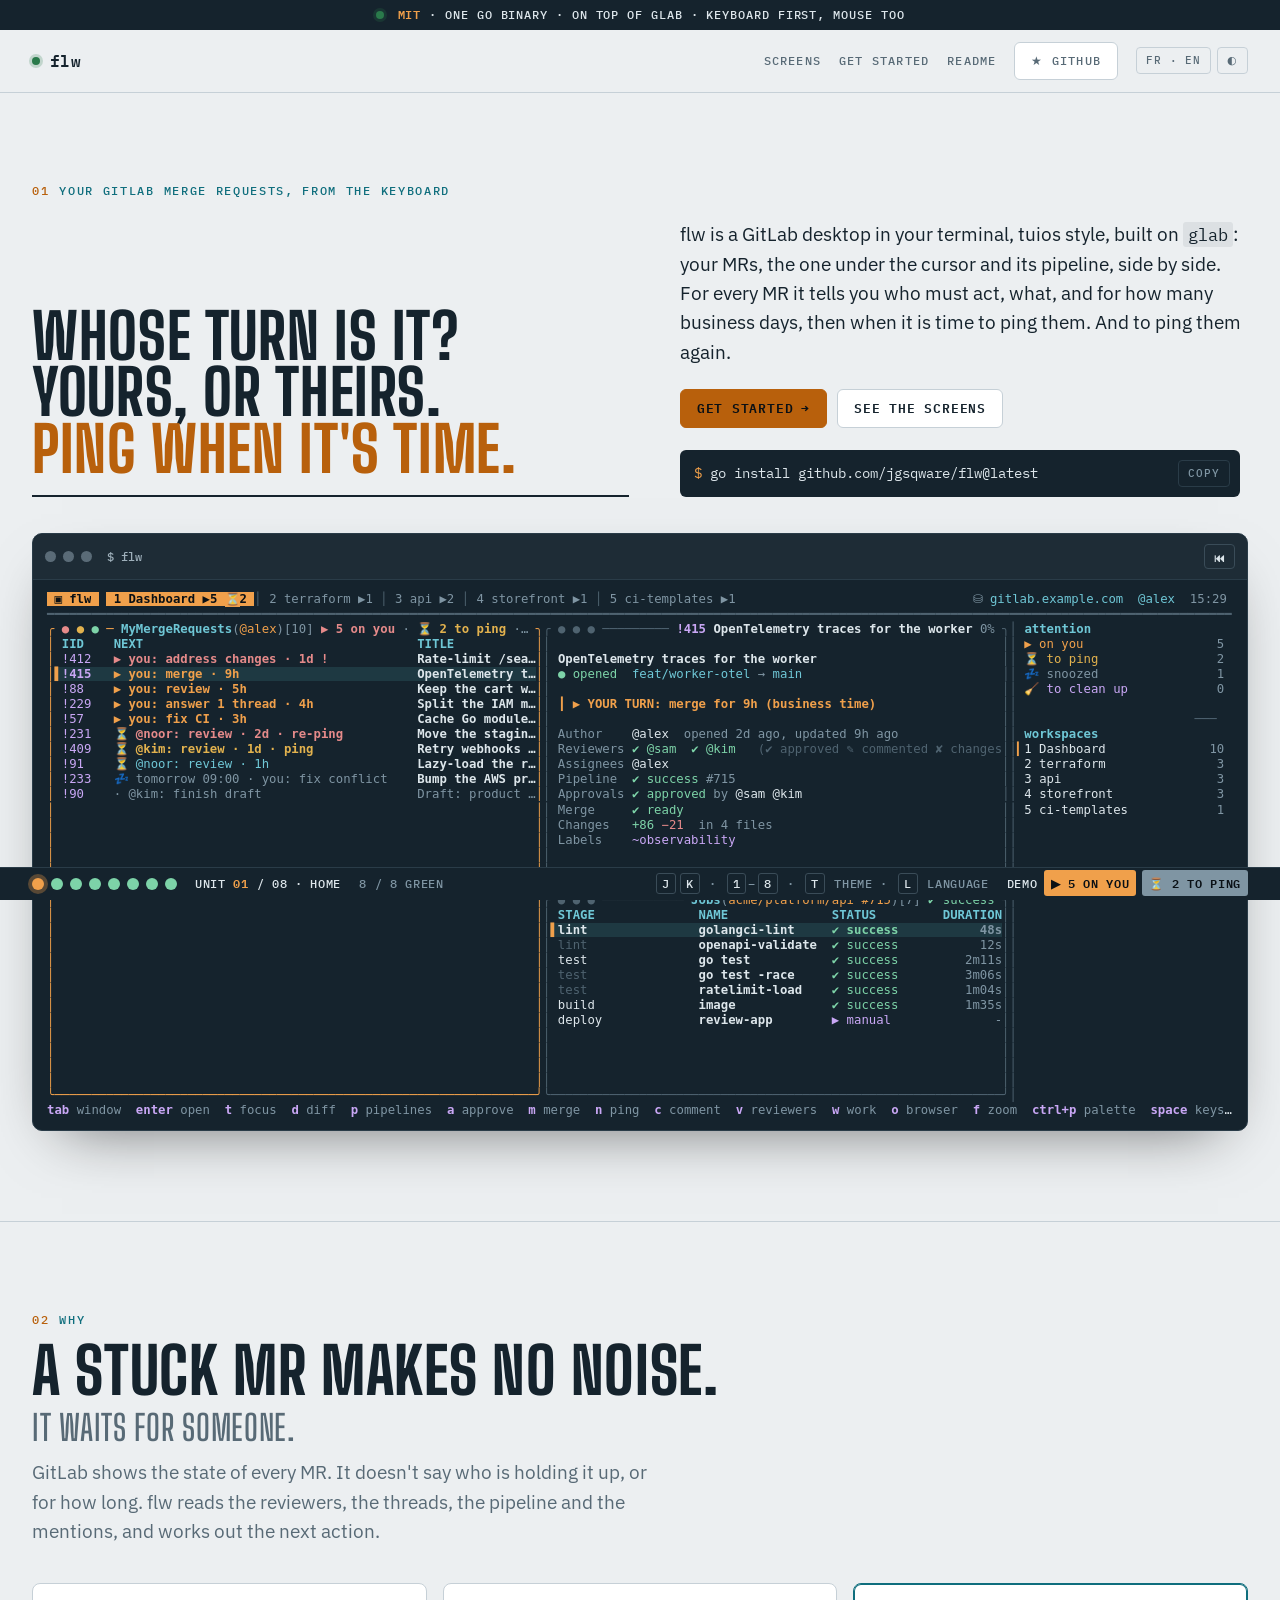
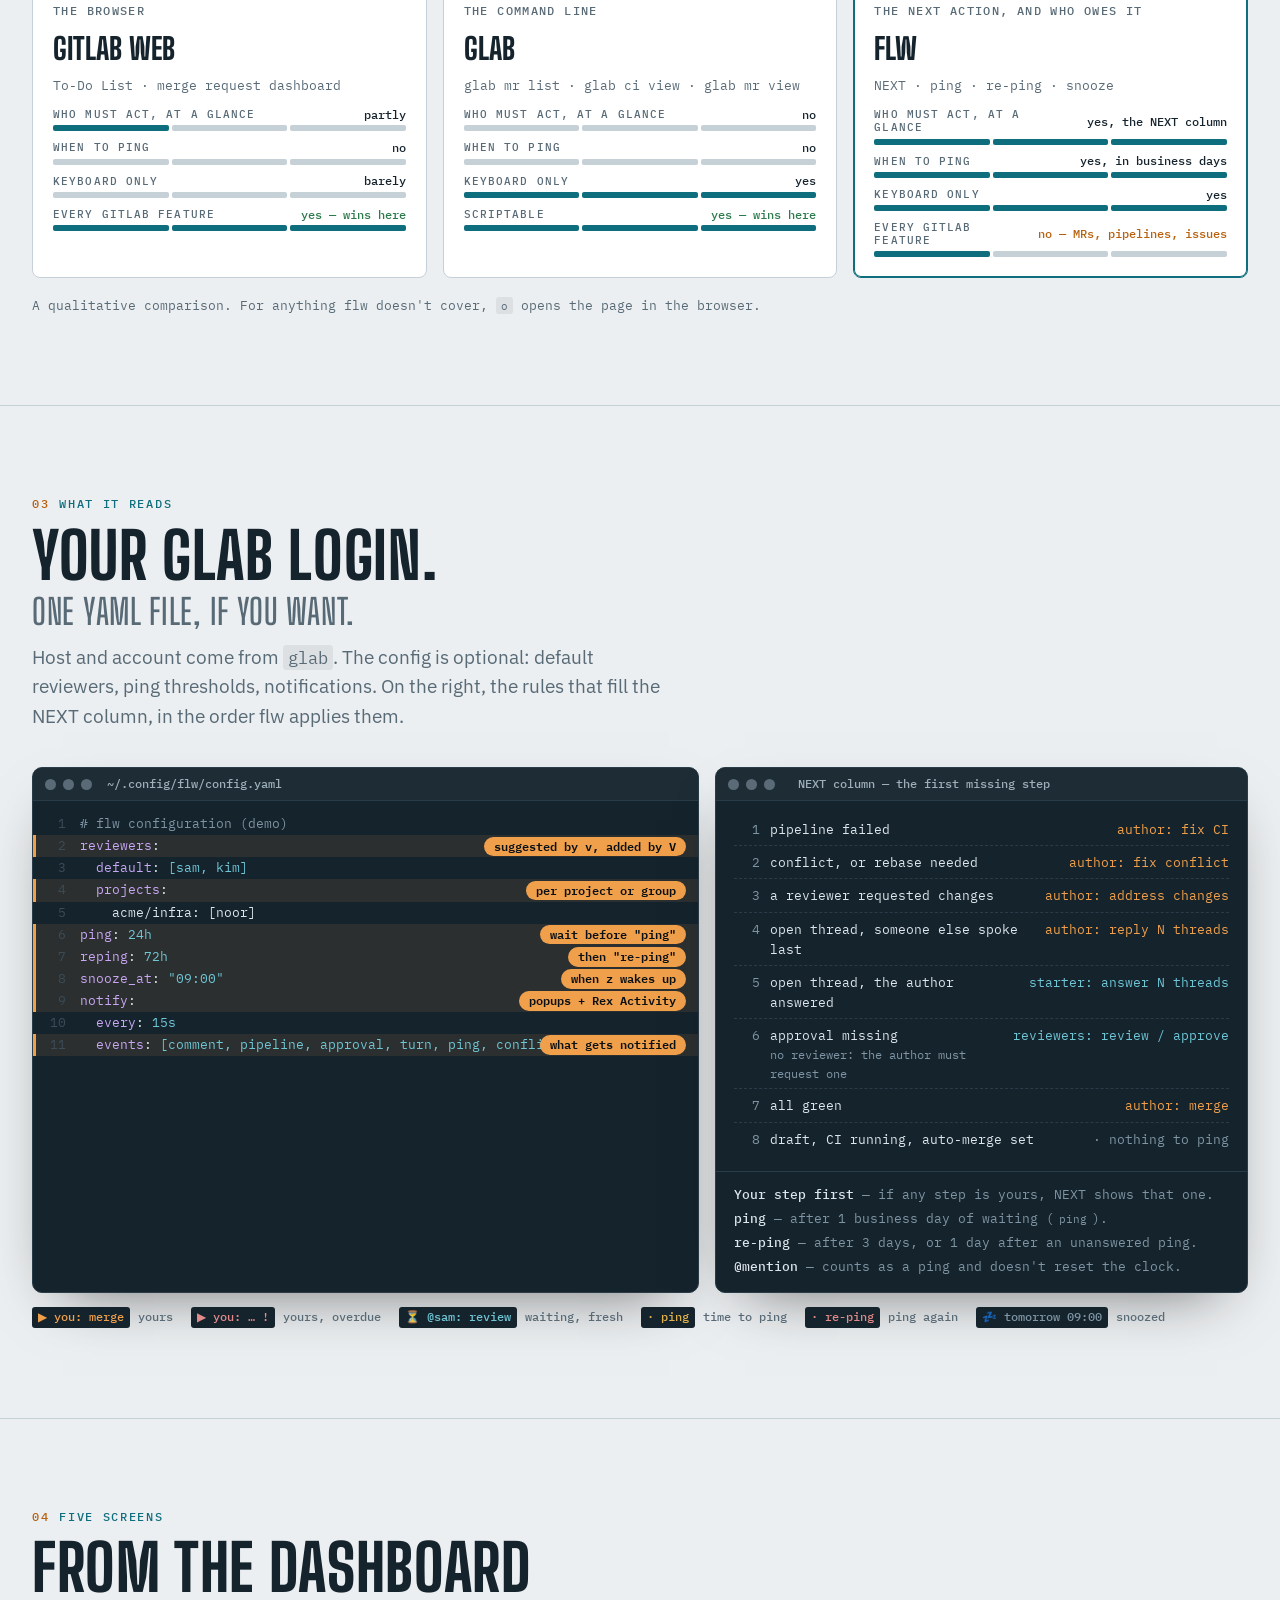
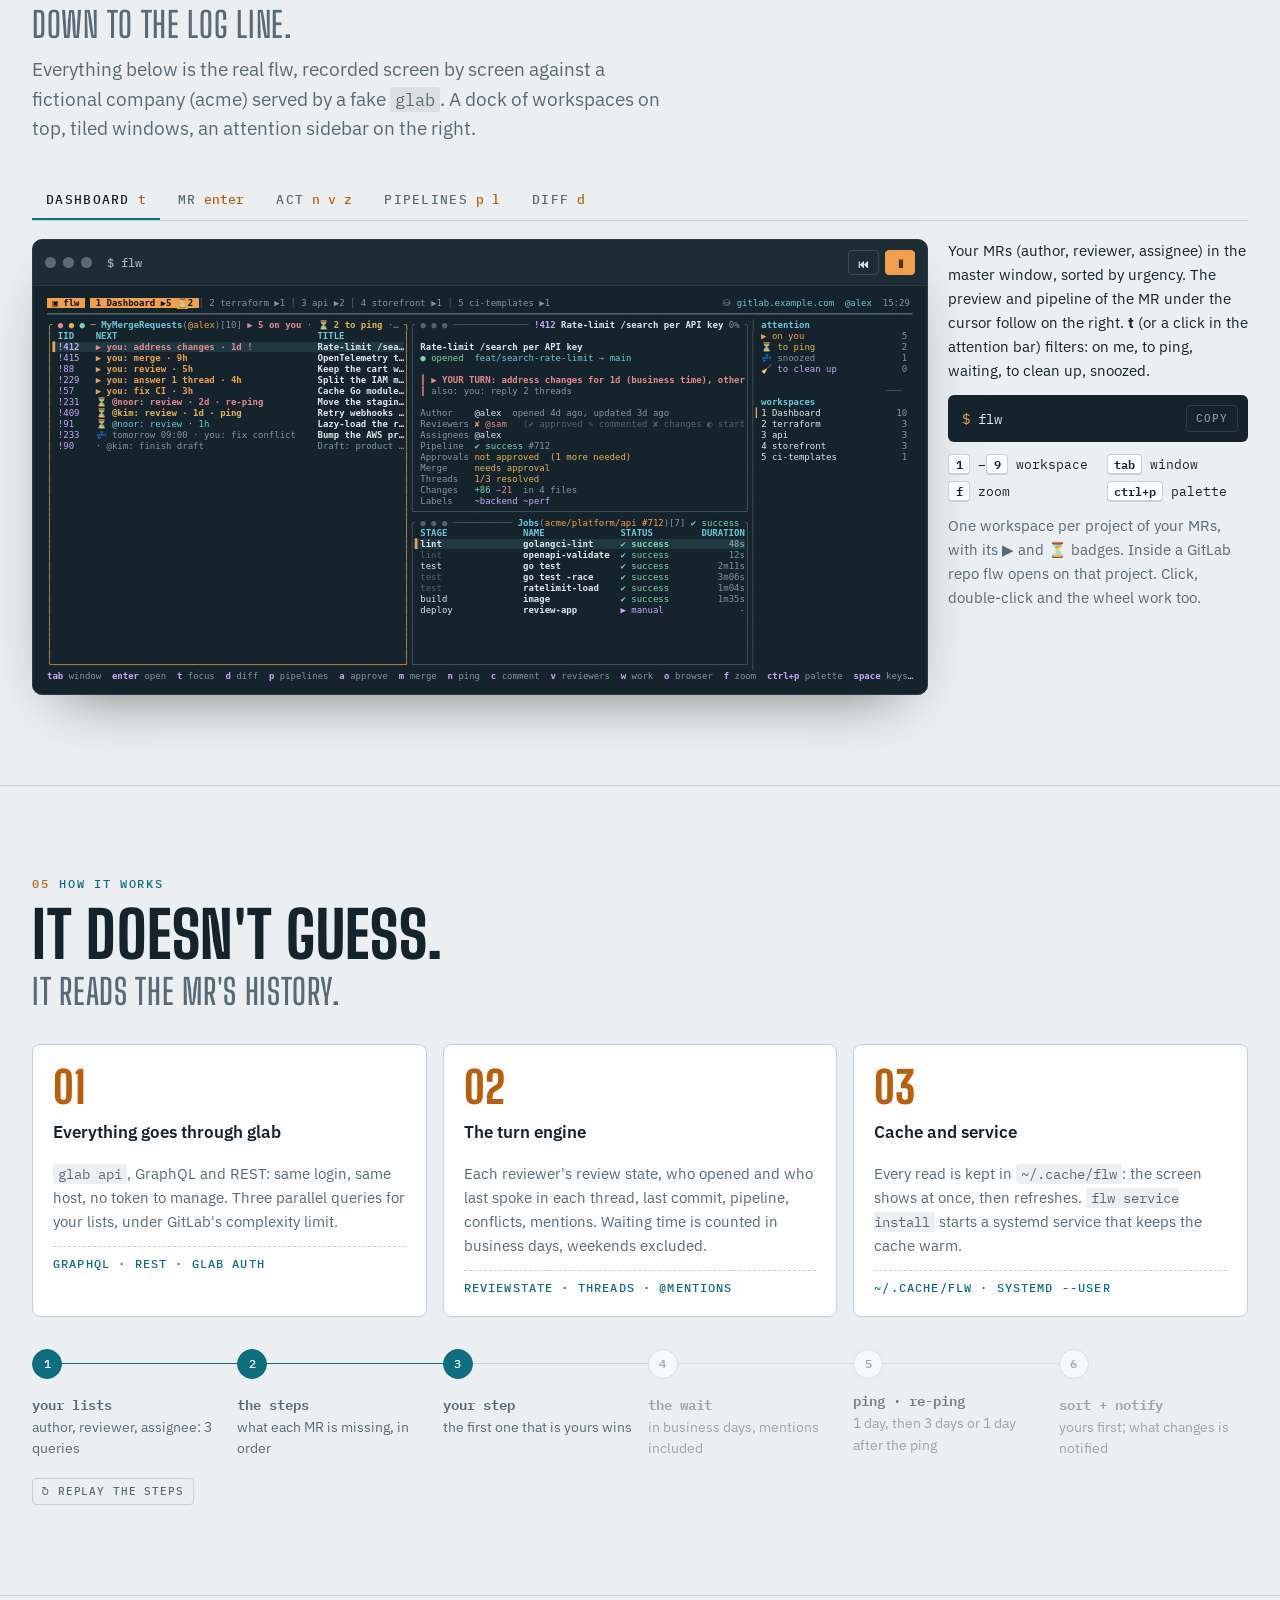
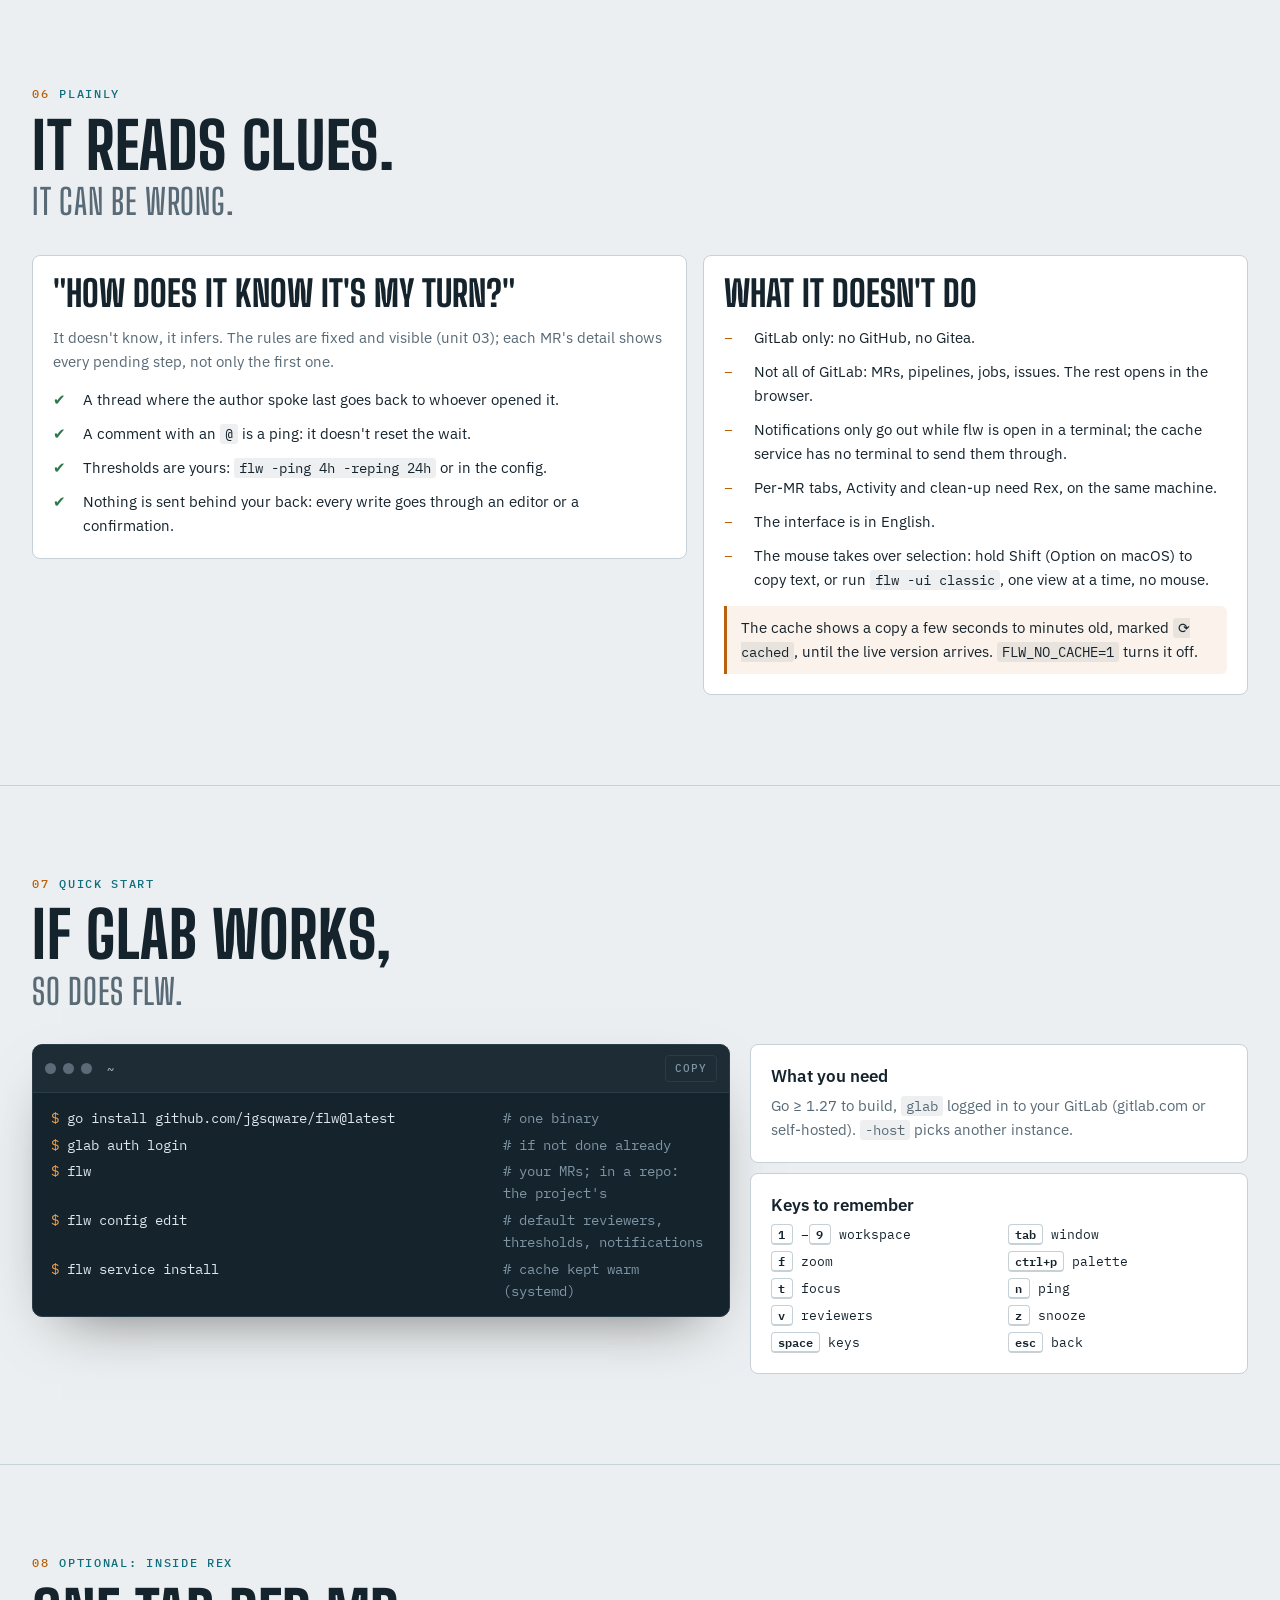
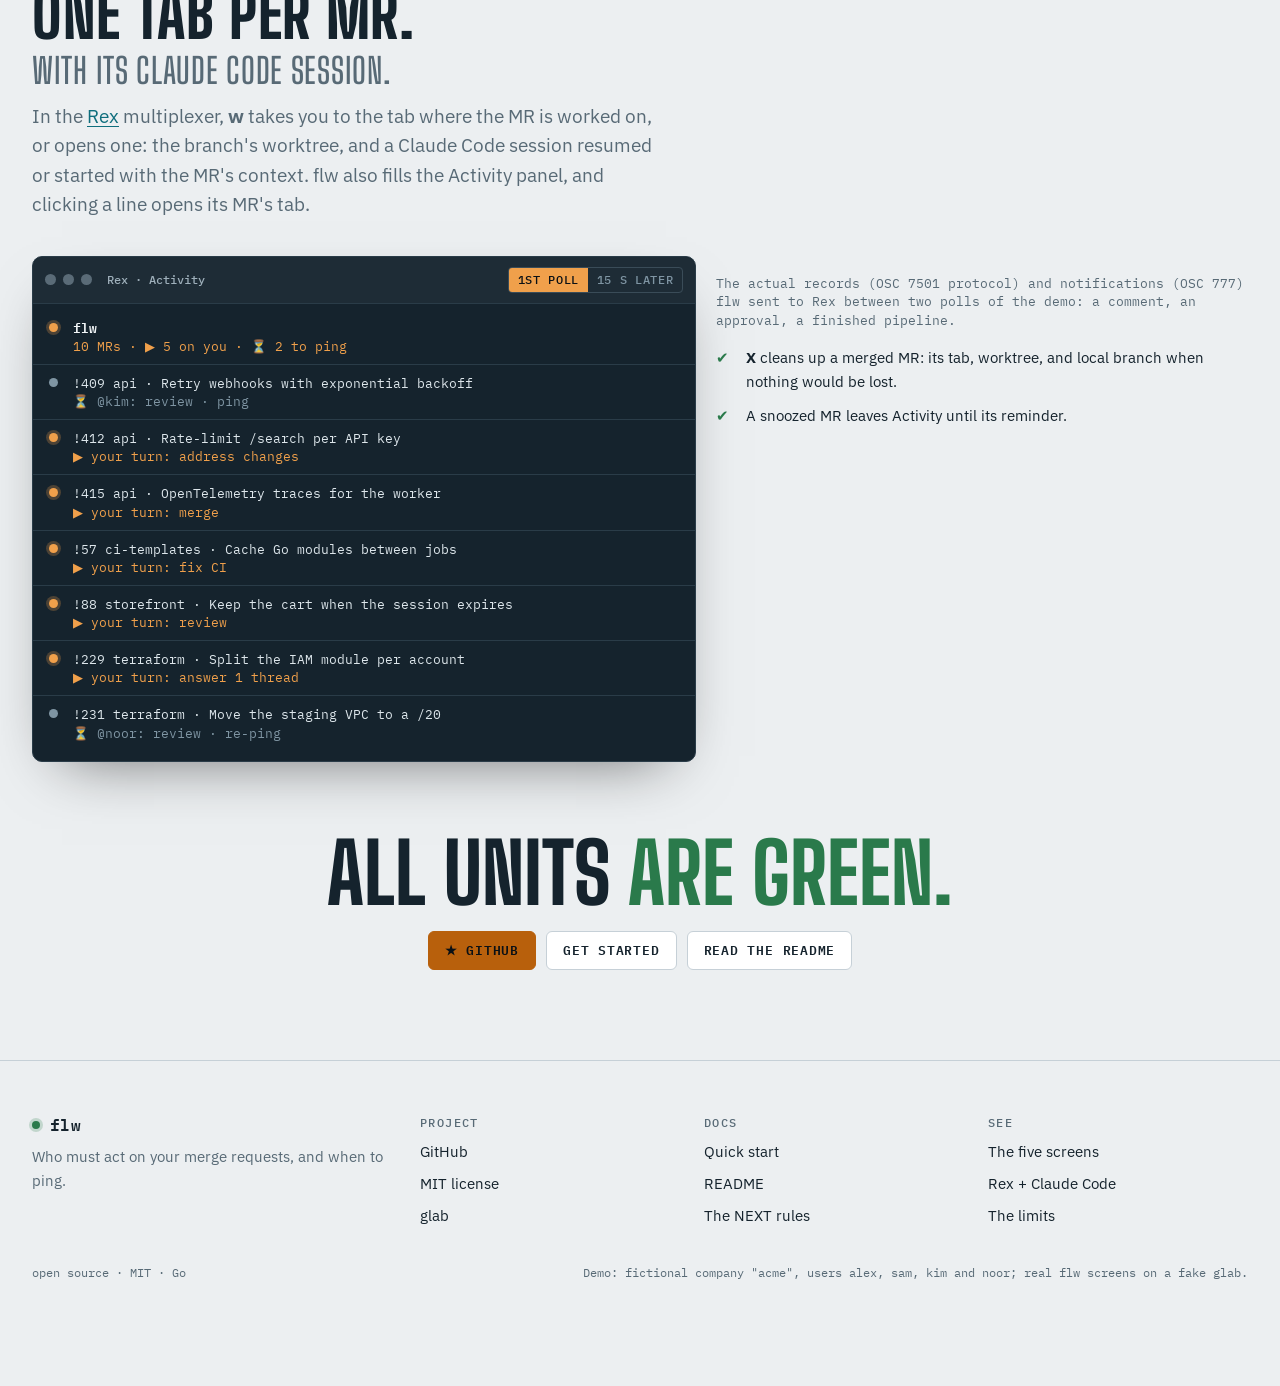
==== commit fd1ccc80: "Site: show the desktop layout The captures now record the desktop UI at 160x36: the dock with worksp" ====
--- a/site/index.html
+++ b/site/index.html
@@ -334,7 +334,7 @@
 
 <div class="strip"><div class="wrap">
   <span class="led" aria-hidden="true"></span>
-  <span><b>MIT</b> · <span data-l="fr">un seul binaire Go</span><span data-l="en">one Go binary</span> · <span data-l="fr">sur glab</span><span data-l="en">on top of glab</span> · <span data-l="fr">100 % clavier</span><span data-l="en">keyboard only</span></span>
+  <span><b>MIT</b> · <span data-l="fr">un seul binaire Go</span><span data-l="en">one Go binary</span> · <span data-l="fr">sur glab</span><span data-l="en">on top of glab</span> · <span data-l="fr">clavier d'abord, souris aussi</span><span data-l="en">keyboard first, mouse too</span></span>
 </div></div>
 
 <nav class="top" aria-label="Navigation">
@@ -364,8 +364,8 @@
         <span data-l="en"><span class="l">Whose turn is it?</span><span class="l">Yours, or theirs.</span><span class="l acc">Ping when it's time.</span></span>
       </h1>
       <p class="lead">
-        <span data-l="fr">flw est une interface terminal pour GitLab, façon k9s ou lazygit, construite sur <code>glab</code>. Pour chaque MR, elle dit qui doit agir, quoi, et depuis combien de jours ouvrés, puis quand il est temps de relancer. Et une deuxième fois.</span>
-        <span data-l="en">flw is a terminal UI for GitLab, k9s or lazygit style, built on <code>glab</code>. For every MR it tells you who must act, what, and for how many business days, then when it is time to ping them. And to ping them again.</span>
+        <span data-l="fr">flw est un bureau GitLab dans le terminal, façon tuios, construit sur <code>glab</code> : vos MR, l'aperçu de celle sous le curseur et son pipeline, côte à côte. Pour chaque MR, il dit qui doit agir, quoi, et depuis combien de jours ouvrés, puis quand il est temps de relancer. Et une deuxième fois.</span>
+        <span data-l="en">flw is a GitLab desktop in your terminal, tuios style, built on <code>glab</code>: your MRs, the one under the cursor and its pipeline, side by side. For every MR it tells you who must act, what, and for how many business days, then when it is time to ping them. And to ping them again.</span>
       </p>
       <div class="btns">
         <a class="btn primary" href="#u7"><span data-l="fr">Démarrer</span><span data-l="en">Get started</span> →</a>
@@ -377,7 +377,7 @@
       <div class="term-top"><i></i><i></i><i></i><span>$ flw</span>
         <div class="ctl"><button class="tbtn" type="button" data-player="hero" data-act="restart" aria-label="Restart">⏮</button></div>
       </div>
-      <div class="screen"><pre class="ansi" data-fit="136" data-max="15" id="heroScreen" aria-hidden="true"></pre></div>
+      <div class="screen"><pre class="ansi" data-fit="160" data-max="15" id="heroScreen" aria-hidden="true"></pre></div>
     </div>
   </div>
 </section>
@@ -475,7 +475,7 @@
     <div class="unit-head">
       <div class="eyebrow"><span class="num">04</span><span data-l="fr">cinq écrans</span><span data-l="en">five screens</span></div>
       <h2><span data-l="fr">Du tableau de bord<span class="dim">jusqu'à la ligne de log.</span></span><span data-l="en">From the dashboard<span class="dim">down to the log line.</span></span></h2>
-      <p class="lead muted"><span data-l="fr">Tout ce qui suit est le vrai flw, enregistré écran par écran sur une entreprise fictive (acme) servie par un faux <code>glab</code>.</span><span data-l="en">Everything below is the real flw, recorded screen by screen against a fictional company (acme) served by a fake <code>glab</code>.</span></p>
+      <p class="lead muted"><span data-l="fr">Tout ce qui suit est le vrai flw, enregistré écran par écran sur une entreprise fictive (acme) servie par un faux <code>glab</code>. Un dock de workspaces en haut, des fenêtres en tuiles, une barre d'attention à droite.</span><span data-l="en">Everything below is the real flw, recorded screen by screen against a fictional company (acme) served by a fake <code>glab</code>. A dock of workspaces on top, tiled windows, an attention sidebar on the right.</span></p>
     </div>
     <div class="tabs" role="tablist">
       <button role="tab" type="button" aria-selected="true" aria-controls="p-dash" id="t-dash"><span data-l="fr">Tableau de bord</span><span data-l="en">Dashboard</span> <span class="ext">t</span></button>
@@ -488,21 +488,25 @@
     <div class="tabpanel" role="tabpanel" id="p-dash" aria-labelledby="t-dash">
       <div class="panel-grid">
         <div class="term"><div class="term-top"><i></i><i></i><i></i><span>$ flw</span><div class="ctl"><button class="tbtn" type="button" data-player="dash" data-act="restart" aria-label="Restart">⏮</button><button class="tbtn main" type="button" data-player="dash" data-act="toggle" aria-label="Play / pause">Ⅱ</button></div></div>
-          <div class="screen"><pre class="ansi" data-fit="136" id="dashScreen"></pre></div></div>
+          <div class="screen"><pre class="ansi" data-fit="160" id="dashScreen"></pre></div></div>
         <div class="side">
-          <p><span data-l="fr">Vos MR (auteur, reviewer, assigné), triées par urgence : ce qui est à vous, puis ce qu'il faut relancer, puis le reste. <b>t</b> passe d'un filtre à l'autre : à moi, à relancer, en attente, à nettoyer, reportées.</span><span data-l="en">Your MRs (author, reviewer, assignee), sorted by urgency: yours first, then what needs a ping, then the rest. <b>t</b> cycles the focus: on me, to ping, waiting, to clean up, snoozed.</span></p>
+          <p><span data-l="fr">Vos MR (auteur, reviewer, assigné) dans la fenêtre principale, triées par urgence. L'aperçu et le pipeline de la MR sous le curseur suivent à droite. <b>t</b> (ou un clic dans la barre d'attention) filtre : à moi, à relancer, en attente, à nettoyer, reportées.</span><span data-l="en">Your MRs (author, reviewer, assignee) in the master window, sorted by urgency. The preview and pipeline of the MR under the cursor follow on the right. <b>t</b> (or a click in the attention bar) filters: on me, to ping, waiting, to clean up, snoozed.</span></p>
           <div class="cmdline"><code><span class="p">$ </span>flw</code><button class="copybtn" type="button" data-copy="flw">copy</button></div>
-          <p class="muted"><span data-l="fr">Dans un dépôt GitLab, flw ouvre les MR de ce projet ; <code>:my</code> revient au tableau de bord.</span><span data-l="en">Inside a GitLab repo flw opens that project's MRs; <code>:my</code> goes back to the dashboard.</span></p>
+          <div class="keysgrid">
+            <span><kbd>1</kbd>–<kbd>9</kbd>workspace</span><span><kbd>tab</kbd>window</span>
+            <span><kbd>f</kbd>zoom</span><span><kbd>ctrl+p</kbd>palette</span>
+          </div>
+          <p class="muted"><span data-l="fr">Un workspace par projet de vos MR, avec ses badges ▶ et ⏳. Dans un dépôt GitLab, flw s'ouvre sur ce projet. Clic, double-clic et molette marchent aussi.</span><span data-l="en">One workspace per project of your MRs, with its ▶ and ⏳ badges. Inside a GitLab repo flw opens on that project. Click, double-click and the wheel work too.</span></p>
         </div>
       </div>
     </div>
 
     <div class="tabpanel" role="tabpanel" id="p-detail" aria-labelledby="t-detail" hidden>
       <div class="panel-grid">
-        <div class="term"><div class="term-top"><i></i><i></i><i></i><span>!412 Rate-limit /search per API key</span><div class="ctl"><button class="tbtn" type="button" data-player="detail" data-act="restart" aria-label="Restart">⏮</button><button class="tbtn main" type="button" data-player="detail" data-act="toggle" aria-label="Play / pause">Ⅱ</button></div></div>
-          <div class="screen"><pre class="ansi" data-fit="136" id="detailScreen"></pre></div></div>
+        <div class="term"><div class="term-top"><i></i><i></i><i></i><span>tab → f</span><div class="ctl"><button class="tbtn" type="button" data-player="detail" data-act="restart" aria-label="Restart">⏮</button><button class="tbtn main" type="button" data-player="detail" data-act="toggle" aria-label="Play / pause">Ⅱ</button></div></div>
+          <div class="screen"><pre class="ansi" data-fit="160" id="detailScreen"></pre></div></div>
         <div class="side">
-          <p><span data-l="fr">Le bandeau dit à qui c'est et depuis quand, puis les étapes suivantes. Ensuite : l'état de chaque reviewer (✔ ✎ ✘ ○), la description en Markdown, les fils avec fichier et ligne.</span><span data-l="en">The banner says whose turn it is and for how long, then the next steps. Below: each reviewer's state (✔ ✎ ✘ ○), the description as Markdown, the threads with file and line.</span></p>
+          <p><span data-l="fr"><b>tab</b> donne le focus à l'aperçu, <b>f</b> l'ouvre en grand. Le bandeau dit à qui c'est et depuis quand, puis les étapes suivantes. Ensuite : l'état de chaque reviewer (✔ ✎ ✘ ○), la description en Markdown, les fils avec fichier et ligne.</span><span data-l="en"><b>tab</b> focuses the preview, <b>f</b> opens it full size. The banner says whose turn it is and for how long, then the next steps. Below: each reviewer's state (✔ ✎ ✘ ○), the description as Markdown, the threads with file and line.</span></p>
           <div class="keysgrid">
             <span><kbd>a</kbd>approve</span><span><kbd>m</kbd>merge</span>
             <span><kbd>M</kbd>auto-merge</span><span><kbd>r</kbd>rebase</span>
@@ -516,9 +520,9 @@
     <div class="tabpanel" role="tabpanel" id="p-act" aria-labelledby="t-act" hidden>
       <div class="panel-grid">
         <div class="term"><div class="term-top"><i></i><i></i><i></i><span>n · v · z</span><div class="ctl"><button class="tbtn" type="button" data-player="act" data-act="restart" aria-label="Restart">⏮</button><button class="tbtn main" type="button" data-player="act" data-act="toggle" aria-label="Play / pause">Ⅱ</button></div></div>
-          <div class="screen"><pre class="ansi" data-fit="136" id="actScreen"></pre></div></div>
+          <div class="screen"><pre class="ansi" data-fit="160" id="actScreen"></pre></div></div>
         <div class="side">
-          <p><b>n</b> — <span data-l="fr">relance : un commentaire pré-rempli avec les <code>@</code> des personnes attendues, « gentle reminder » la deuxième fois. Vous relisez, <b>ctrl+s</b> l'envoie.</span><span data-l="en">ping: a comment prefilled with the <code>@</code> of the people you wait on, "gentle reminder" the second time. You read it, <b>ctrl+s</b> sends it.</span></p>
+          <p><b>n</b> — <span data-l="fr">relance, dans une fenêtre flottante : un commentaire pré-rempli avec les <code>@</code> des personnes attendues, « gentle reminder » la deuxième fois. Vous relisez, <b>ctrl+s</b> l'envoie.</span><span data-l="en">ping, in a floating window: a comment prefilled with the <code>@</code> of the people you wait on, "gentle reminder" the second time. You read it, <b>ctrl+s</b> sends it.</span></p>
           <p><b>v</b> — <span data-l="fr">reviewers : la liste actuelle, ou vos reviewers par défaut. <b>V</b> les ajoute d'un coup.</span><span data-l="en">reviewers: the current list, or your default reviewers. <b>V</b> adds them in one go.</span></p>
           <p><b>z</b> — <span data-l="fr">reporter : <code>demain</code>, <code>lundi</code>, <code>2h</code>, <code>14:00</code>… La MR sort des compteurs et revient avec un rappel.</span><span data-l="en">snooze: <code>tomorrow</code>, <code>monday</code>, <code>2h</code>, <code>14:00</code>… The MR leaves the counts and comes back with a reminder.</span></p>
         </div>
@@ -527,10 +531,10 @@
 
     <div class="tabpanel" role="tabpanel" id="p-pipe" aria-labelledby="t-pipe" hidden>
       <div class="panel-grid">
-        <div class="term"><div class="term-top"><i></i><i></i><i></i><span>p → enter → l</span><div class="ctl"><button class="tbtn" type="button" data-player="pipe" data-act="restart" aria-label="Restart">⏮</button><button class="tbtn main" type="button" data-player="pipe" data-act="toggle" aria-label="Play / pause">Ⅱ</button></div></div>
-          <div class="screen"><pre class="ansi" data-fit="136" id="pipeScreen"></pre></div></div>
+        <div class="term"><div class="term-top"><i></i><i></i><i></i><span>tab tab → f → l</span><div class="ctl"><button class="tbtn" type="button" data-player="pipe" data-act="restart" aria-label="Restart">⏮</button><button class="tbtn main" type="button" data-player="pipe" data-act="toggle" aria-label="Play / pause">Ⅱ</button></div></div>
+          <div class="screen"><pre class="ansi" data-fit="160" id="pipeScreen"></pre></div></div>
         <div class="side">
-          <p><span data-l="fr">Pipelines de la MR, jobs par étape, puis le log nettoyé (sections, horodatages et codes de contrôle retirés). Le log suit le job tant qu'il tourne.</span><span data-l="en">The MR's pipelines, jobs by stage, then the log, cleaned up (sections, timestamps and control codes removed). The log follows the job while it runs.</span></p>
+          <p><span data-l="fr">La fenêtre des jobs du dernier pipeline, en grand avec <b>f</b>, puis le log nettoyé (sections, horodatages et codes de contrôle retirés). Le log suit le job tant qu'il tourne ; <b>p</b> liste tous les pipelines de la MR.</span><span data-l="en">The jobs window of the latest pipeline, full size with <b>f</b>, then the log, cleaned up (sections, timestamps and control codes removed). The log follows the job while it runs; <b>p</b> lists every pipeline of the MR.</span></p>
           <div class="keysgrid">
             <span><kbd>R</kbd>retry</span><span><kbd>C</kbd>cancel</span>
             <span><kbd>P</kbd>play</span><span><kbd>f</kbd>follow</span>
@@ -543,7 +547,7 @@
     <div class="tabpanel" role="tabpanel" id="p-diff" aria-labelledby="t-diff" hidden>
       <div class="panel-grid">
         <div class="term"><div class="term-top"><i></i><i></i><i></i><span>d · ] [</span><div class="ctl"><button class="tbtn" type="button" data-player="diff" data-act="restart" aria-label="Restart">⏮</button><button class="tbtn main" type="button" data-player="diff" data-act="toggle" aria-label="Play / pause">Ⅱ</button></div></div>
-          <div class="screen"><pre class="ansi" data-fit="136" id="diffScreen"></pre></div></div>
+          <div class="screen"><pre class="ansi" data-fit="160" id="diffScreen"></pre></div></div>
         <div class="side">
           <p><span data-l="fr">Le diff de la MR, fichier par fichier, avec les numéros de ligne. <b>]</b> et <b>[</b> sautent au fichier suivant ou précédent.</span><span data-l="en">The MR's diff, file by file, with line numbers. <b>]</b> and <b>[</b> jump to the next or previous file.</span></p>
         </div>
@@ -617,6 +621,7 @@
           <li><span data-l="fr">Les notifications ne partent que si flw est ouvert dans un terminal ; le service de cache, lui, n'a pas de terminal.</span><span data-l="en">Notifications only go out while flw is open in a terminal; the cache service has no terminal to send them through.</span></li>
           <li><span data-l="fr">Les onglets par MR, Activity et le nettoyage demandent Rex, sur la même machine.</span><span data-l="en">Per-MR tabs, Activity and clean-up need Rex, on the same machine.</span></li>
           <li><span data-l="fr">L'interface est en anglais.</span><span data-l="en">The interface is in English.</span></li>
+          <li><span data-l="fr">La souris capture la sélection : maintenez Shift (Option sur Mac) pour copier du texte, ou lancez <code>flw -ui classic</code>, une vue à la fois, sans souris.</span><span data-l="en">The mouse takes over selection: hold Shift (Option on macOS) to copy text, or run <code>flw -ui classic</code>, one view at a time, no mouse.</span></li>
         </ul>
         <div class="callout"><span data-l="fr">Le cache montre une copie de quelques secondes à quelques minutes, marquée <code>⟳ cached</code>, le temps que la version en direct arrive. <code>FLW_NO_CACHE=1</code> le coupe.</span><span data-l="en">The cache shows a copy a few seconds to minutes old, marked <code>⟳ cached</code>, until the live version arrives. <code>FLW_NO_CACHE=1</code> turns it off.</span></div>
       </div>
@@ -640,10 +645,11 @@
         <div class="card"><h3><span data-l="fr">Ce qu'il faut</span><span data-l="en">What you need</span></h3><p class="muted"><span data-l="fr">Go ≥ 1.27 pour construire, <code>glab</code> connecté à votre GitLab (gitlab.com ou auto-hébergé). <code>-host</code> choisit une autre instance.</span><span data-l="en">Go ≥ 1.27 to build, <code>glab</code> logged in to your GitLab (gitlab.com or self-hosted). <code>-host</code> picks another instance.</span></p></div>
         <div class="card"><h3><span data-l="fr">Les touches à retenir</span><span data-l="en">Keys to remember</span></h3>
           <div class="keysgrid" style="margin-top:8px">
-            <span><kbd>t</kbd>focus</span><span><kbd>enter</kbd>open</span>
-            <span><kbd>n</kbd>ping</span><span><kbd>v</kbd>reviewers</span>
-            <span><kbd>z</kbd>snooze</span><span><kbd>:</kbd>command</span>
-            <span><kbd>/</kbd>filter</span><span><kbd>?</kbd>help</span>
+            <span><kbd>1</kbd>–<kbd>9</kbd>workspace</span><span><kbd>tab</kbd>window</span>
+            <span><kbd>f</kbd>zoom</span><span><kbd>ctrl+p</kbd>palette</span>
+            <span><kbd>t</kbd>focus</span><span><kbd>n</kbd>ping</span>
+            <span><kbd>v</kbd>reviewers</span><span><kbd>z</kbd>snooze</span>
+            <span><kbd>space</kbd>keys</span><span><kbd>esc</kbd>back</span>
           </div>
         </div>
       </div>
